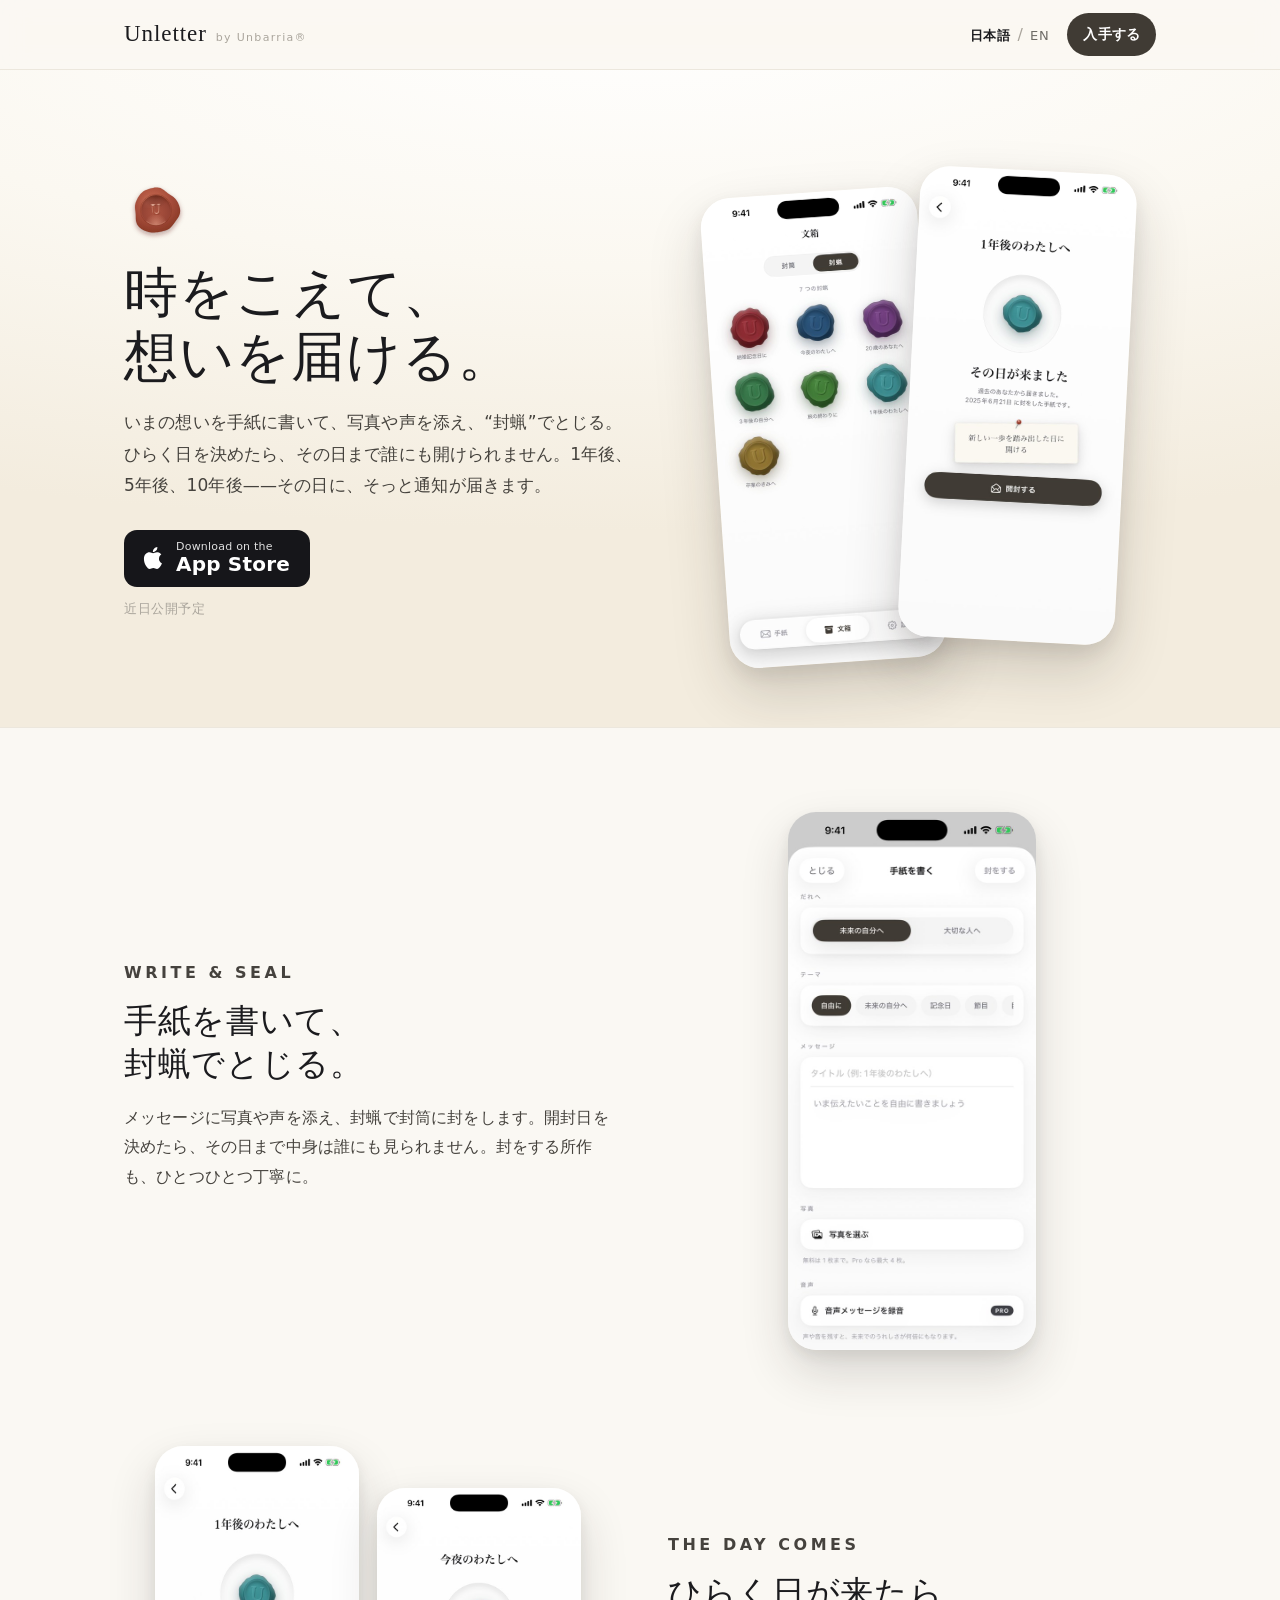
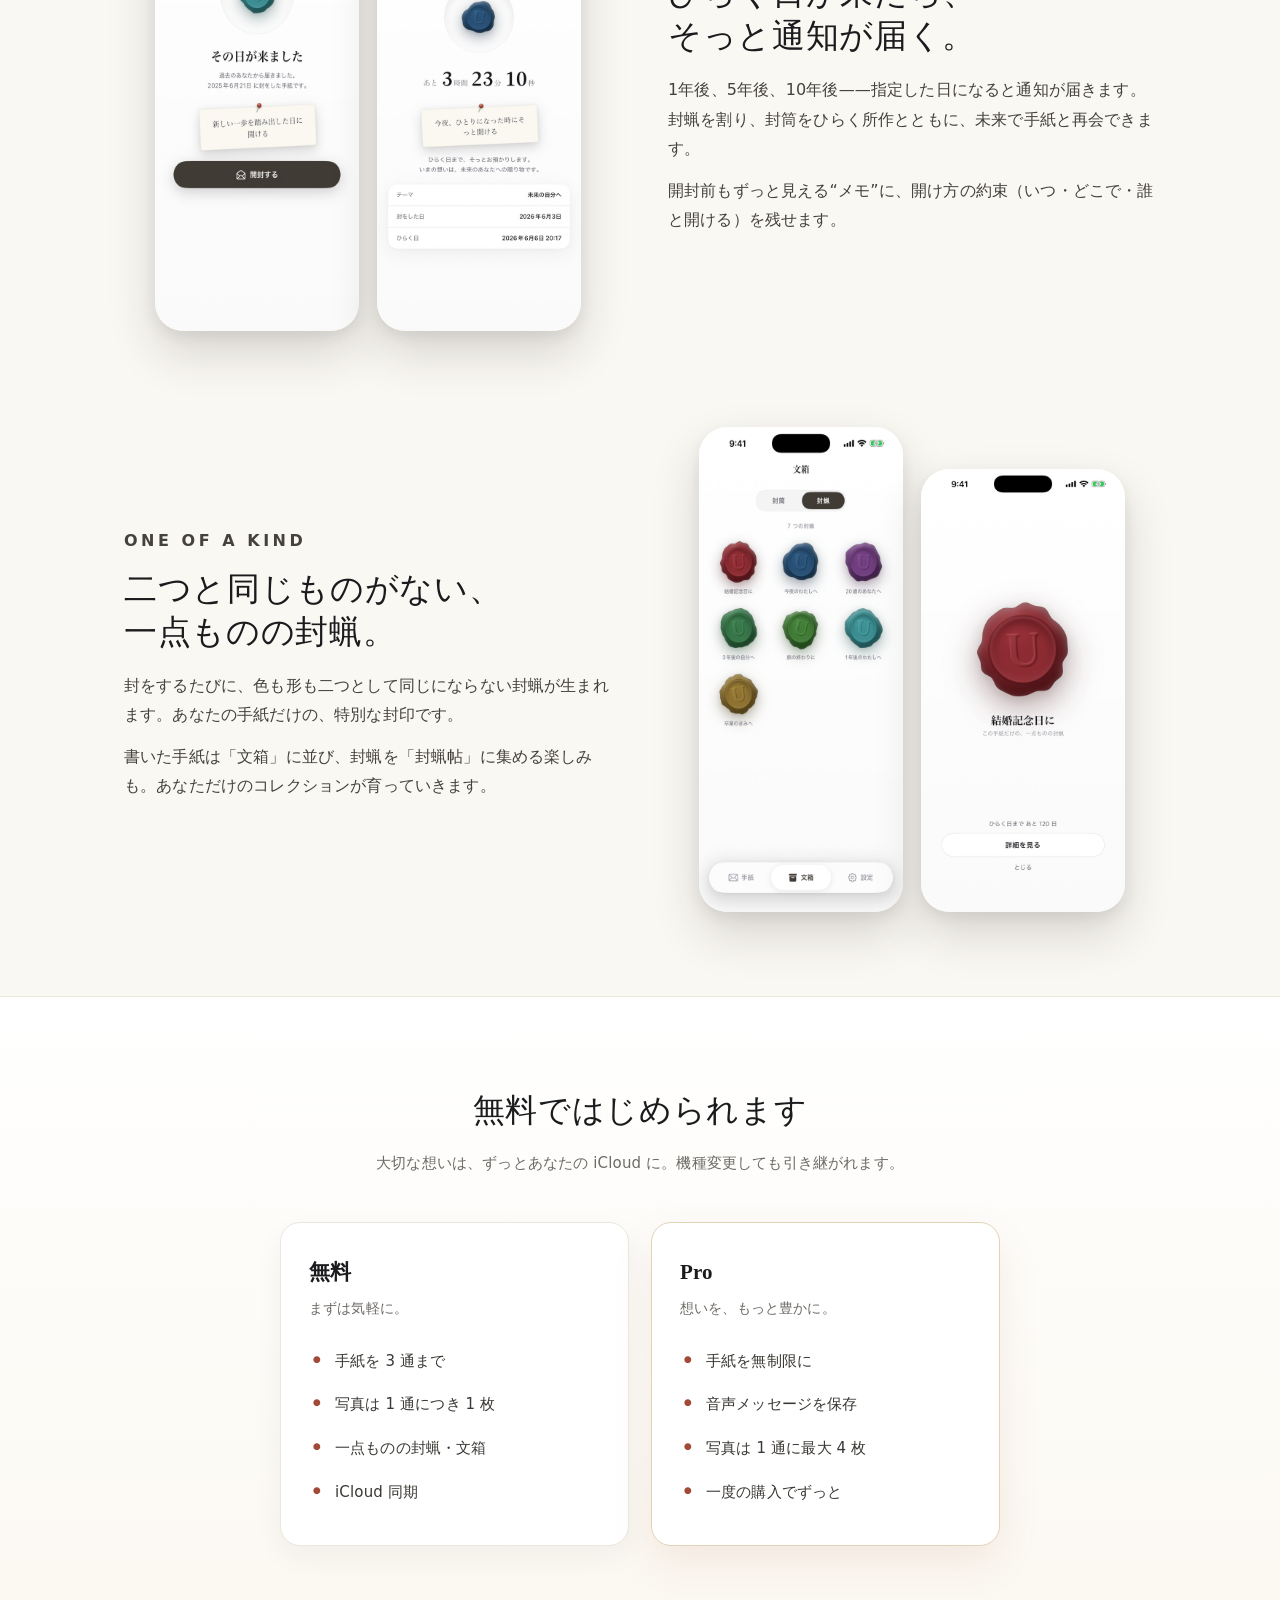
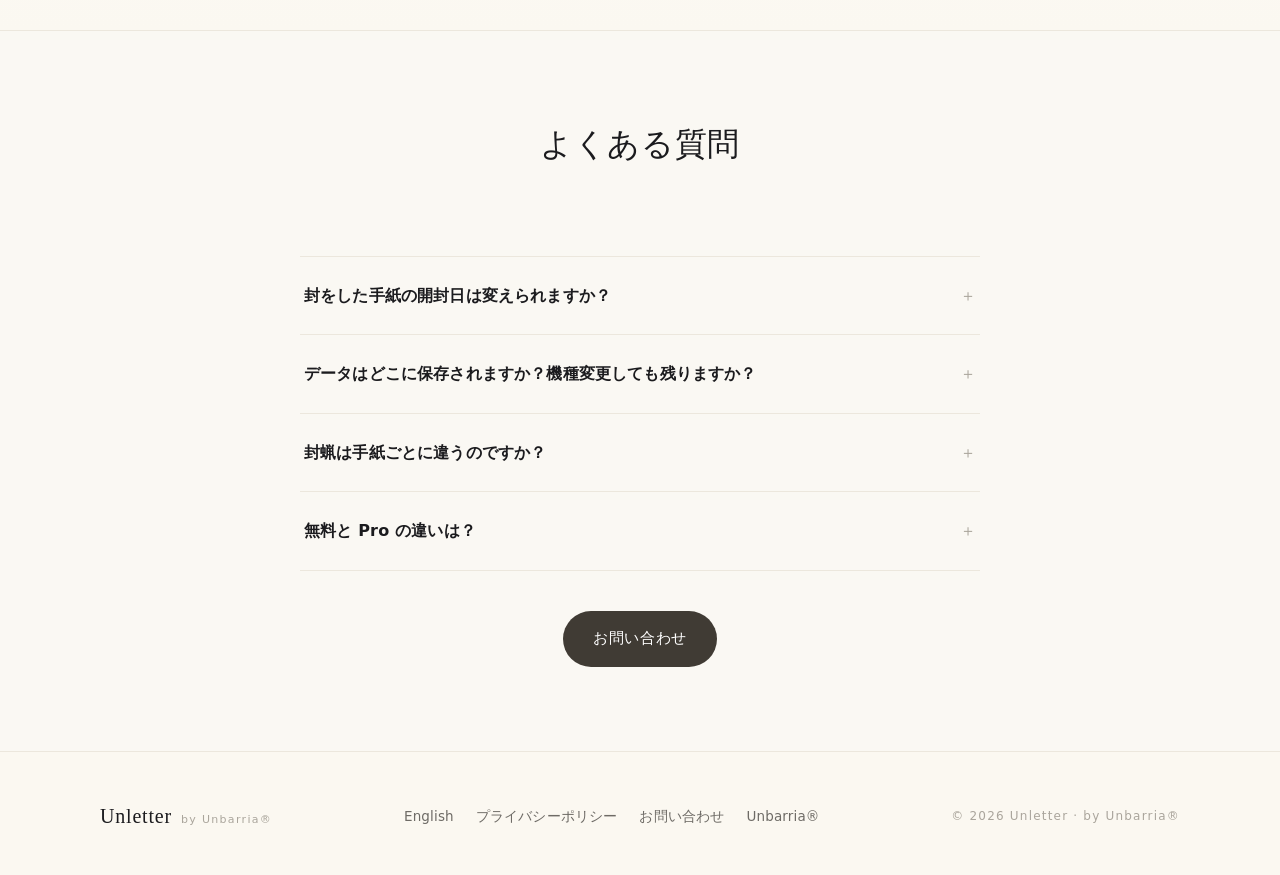
==== index.html @ 2ea932ed "LP調整：ヒーローを2枚に（重なり軽減）・画像幅を可変に・横スクロール防止 - hero-art をflexで2枚配置、重なりを浅く - 機能/ヒーロー画像を min(px,vw) で可変化、狭幅でも" ====
<!DOCTYPE html>
<html lang="ja">
<head>
<meta charset="UTF-8">
<meta name="viewport" content="width=device-width, initial-scale=1.0">
<title>Unletter — 時をこえて、想いを届ける</title>
<meta name="description" content="いまの想いを封蝋でとじて、未来へ届ける手紙アプリ。ひらく日まで誰にも開けられません。封蝋は一通ごとに一点もの。">
<link rel="stylesheet" href="styles.css">
</head>
<body>

<header class="nav">
  <div class="nav-in">
    <a class="brand" href="index.html">
      <span class="name">Unletter</span>
      <span class="by">by Unbarria®</span>
    </a>
    <div class="nav-right">
      <span class="lang"><a class="active">日本語</a><span>/</span><a href="index-en.html">EN</a></span>
      <a class="nav-cta" href="#download">入手する</a>
    </div>
  </div>
</header>

<!-- hero -->
<div class="hero">
  <div class="hero-in">
    <div>
      <img class="seal-mini" src="seal.svg" alt="Unletter の封蝋" width="64" height="64">
      <h1>時をこえて、<br>想いを届ける。</h1>
      <p class="lede">いまの想いを手紙に書いて、写真や声を添え、“封蝋”でとじる。ひらく日を決めたら、その日まで誰にも開けられません。1年後、5年後、10年後——その日に、そっと通知が届きます。</p>
      <div id="download">
        <a class="appstore" href="#" aria-label="App Store">
          <svg viewBox="0 0 24 24" aria-hidden="true"><path d="M16.365 1.43c0 1.14-.493 2.27-1.177 3.08-.744.9-1.99 1.57-2.987 1.57-.12 0-.23-.02-.3-.03-.01-.06-.04-.22-.04-.39 0-1.15.572-2.27 1.206-2.98.804-.94 2.142-1.64 3.248-1.68.03.13.05.28.05.43zm4.565 15.71c-.03.07-.463 1.58-1.518 3.12-.945 1.34-1.94 2.71-3.43 2.71-1.517 0-1.9-.88-3.63-.88-1.698 0-2.302.91-3.67.91-1.377 0-2.332-1.26-3.428-2.8-1.287-1.82-2.323-4.63-2.323-7.28 0-4.28 2.797-6.55 5.552-6.55 1.448 0 2.675.95 3.6.95.865 0 2.222-1.01 3.902-1.01.613 0 2.886.06 4.374 2.19-.13.09-2.383 1.37-2.383 4.19 0 3.26 2.854 4.42 2.955 4.45z"/></svg>
          <span class="t"><small>Download on the</small><strong>App Store</strong></span>
        </a>
        <p class="soon">近日公開予定</p>
      </div>
    </div>
    <div class="hero-art">
      <img class="p1" src="img/ja/06_bunbako_album.jpg" alt="封蝋帖">
      <img class="p2" src="img/ja/03_openable.jpg" alt="その日が来ました">
    </div>
  </div>
</div>

<!-- features -->
<div class="wrap">
  <section>
    <div class="feat">
      <div class="ftext">
        <p class="eyebrow">Write & Seal</p>
        <h2>手紙を書いて、<br>封蝋でとじる。</h2>
        <p>メッセージに写真や声を添え、封蝋で封筒に封をします。開封日を決めたら、その日まで中身は誰にも見られません。封をする所作も、ひとつひとつ丁寧に。</p>
      </div>
      <div class="fimg"><img src="img/ja/07_create.jpg" alt="手紙を書く画面"></div>
    </div>

    <div class="feat rev">
      <div class="ftext">
        <p class="eyebrow">The Day Comes</p>
        <h2>ひらく日が来たら、<br>そっと通知が届く。</h2>
        <p>1年後、5年後、10年後——指定した日になると通知が届きます。封蝋を割り、封筒をひらく所作とともに、未来で手紙と再会できます。</p>
        <p>開封前もずっと見える“メモ”に、開け方の約束（いつ・どこで・誰と開ける）を残せます。</p>
      </div>
      <div class="fimg two"><img src="img/ja/03_openable.jpg" alt="その日が来ました"><img src="img/ja/02_locked_memo.jpg" alt="ピン留めのメモ"></div>
    </div>

    <div class="feat">
      <div class="ftext">
        <p class="eyebrow">One of a Kind</p>
        <h2>二つと同じものがない、<br>一点ものの封蝋。</h2>
        <p>封をするたびに、色も形も二つとして同じにならない封蝋が生まれます。あなたの手紙だけの、特別な封印です。</p>
        <p>書いた手紙は「文箱」に並び、封蝋を「封蝋帖」に集める楽しみも。あなただけのコレクションが育っていきます。</p>
      </div>
      <div class="fimg two"><img src="img/ja/06_bunbako_album.jpg" alt="封蝋帖"><img src="img/ja/seal_closeup.jpg" alt="封蝋の拡大"></div>
    </div>
  </section>
</div>

<!-- pricing -->
<div class="band">
  <section>
    <div class="wrap">
      <h2 class="sec">無料ではじめられます</h2>
      <p class="sec-sub">大切な想いは、ずっとあなたの iCloud に。機種変更しても引き継がれます。</p>
      <div class="price-grid">
        <div class="card">
          <h3>無料</h3>
          <p class="p">まずは気軽に。</p>
          <ul>
            <li>手紙を 3 通まで</li>
            <li>写真は 1 通につき 1 枚</li>
            <li>一点ものの封蝋・文箱</li>
            <li>iCloud 同期</li>
          </ul>
        </div>
        <div class="card pro">
          <h3>Pro</h3>
          <p class="p">想いを、もっと豊かに。</p>
          <ul>
            <li>手紙を無制限に</li>
            <li>音声メッセージを保存</li>
            <li>写真は 1 通に最大 4 枚</li>
            <li>一度の購入でずっと</li>
          </ul>
        </div>
      </div>
    </div>
  </section>
</div>

<!-- faq -->
<section>
  <div class="wrap">
    <h2 class="sec">よくある質問</h2>
    <p class="sec-sub">&nbsp;</p>
    <div class="faq">
      <details><summary>封をした手紙の開封日は変えられますか？</summary><div class="a">手紙は封をしたあと、開封日まで中身を見られない設計です。封をする前であれば自由に書き直せます。</div></details>
      <details><summary>データはどこに保存されますか？機種変更しても残りますか？</summary><div class="a">手紙はお使いの端末と、あなたの iCloud（プライベート）に保存され、同じ Apple ID の端末間で自動的に同期されます。機種変更や再インストールをしても、未来へ宛てた手紙はそのまま受け継がれます。データがあなたのアカウントの外に送信・共有されることはありません。</div></details>
      <details><summary>封蝋は手紙ごとに違うのですか？</summary><div class="a">はい。封をするたびに、色も形も二つとして同じにならない封蝋が生まれます。</div></details>
      <details><summary>無料と Pro の違いは？</summary><div class="a">無料プランは手紙を 3 通まで、写真は 1 通につき 1 枚まで作れます。Pro にすると、手紙が無制限になり、音声メッセージの保存、写真を 1 通に最大 4 枚まで添付できます。一度の購入でずっとお使いいただけます。</div></details>
    </div>
    <div class="center" style="margin-top:40px;">
      <a class="btn" href="mailto:unletter@unbarria.com">お問い合わせ</a>
    </div>
  </div>
</section>

<footer>
  <div class="foot-in">
    <div class="brand"><span class="name serif" style="font-size:20px;">Unletter</span><span class="by">by Unbarria®</span></div>
    <div class="foot-links">
      <a href="index-en.html">English</a>
      <a href="privacy.html">プライバシーポリシー</a>
      <a href="mailto:unletter@unbarria.com">お問い合わせ</a>
      <a href="https://unbarria.com">Unbarria®</a>
    </div>
    <div class="copy">© 2026 Unletter · by Unbarria®</div>
  </div>
</footer>

</body>
</html>
---- styles.css ----
:root{
  --paper:#FBF8F1; --bg:#FAF8F3; --bg2:#F3ECDE;
  --ink:#1B1B1E; --inkSoft:#6E6B66; --inkFaint:#AAA59C;
  --wax:#A24A38; --charcoal:#403B34; --line:#ECE7DD; --snow:#fff;
  --serif: ui-serif, "Hiragino Mincho ProN", "Yu Mincho", Georgia, "Times New Roman", serif;
  --sans: -apple-system, system-ui, "Hiragino Sans", "Helvetica Neue", sans-serif;
}
*{box-sizing:border-box;}
html{-webkit-font-smoothing:antialiased; text-rendering:optimizeLegibility; scroll-behavior:smooth;}
html, body{overflow-x:hidden;}
body{
  margin:0; color:var(--ink); background:var(--bg);
  font-family:var(--sans); font-size:16px; line-height:1.85; letter-spacing:.01em;
}
img{max-width:100%; display:block;}
a{color:inherit; text-decoration:none;}
.serif{font-family:var(--serif);}
.wrap{max-width:1080px; margin:0 auto; padding:0 24px;}

/* ---------- header ---------- */
header.nav{
  position:sticky; top:0; z-index:50;
  background:rgba(250,248,243,.82); backdrop-filter:saturate(180%) blur(14px);
  border-bottom:1px solid var(--line);
}
.nav-in{max-width:1080px; margin:0 auto; padding:13px 24px; display:flex; align-items:center; justify-content:space-between;}
.brand{display:flex; align-items:baseline; gap:9px;}
.brand .name{font-family:var(--serif); font-weight:500; font-size:23px; letter-spacing:.04em; color:var(--ink);}
.brand .by{font-size:11px; letter-spacing:.12em; color:var(--inkFaint);}
.nav-right{display:flex; align-items:center; gap:18px;}
.lang a{font-size:13px; letter-spacing:.05em; color:var(--inkSoft);}
.lang a.active{color:var(--ink); font-weight:600;}
.lang span{color:var(--inkFaint); margin:0 7px;}
.nav-cta{font-size:13.5px; font-weight:600; color:#fff; background:var(--charcoal); padding:9px 16px; border-radius:999px;}

/* ---------- App Store badge ---------- */
.appstore{display:inline-flex; align-items:center; gap:11px; background:#16161a; color:#fff;
  padding:11px 20px 11px 17px; border-radius:13px;}
.appstore svg{width:24px; height:24px; fill:#fff;}
.appstore .t small{display:block; font-size:11px; line-height:1.1; opacity:.86; letter-spacing:.02em;}
.appstore .t strong{display:block; font-size:20px; line-height:1.15; font-weight:600; letter-spacing:.01em;}
.soon{font-size:12.5px; color:var(--inkFaint); margin-top:10px; letter-spacing:.04em;}

/* ---------- hero ---------- */
.hero{background:radial-gradient(130% 80% at 50% -10%, #FFFFFF 0%, var(--paper) 50%, var(--bg2) 100%);
  border-bottom:1px solid var(--line); overflow:hidden;}
.hero-in{max-width:1080px; margin:0 auto; padding:78px 24px 64px; display:grid; grid-template-columns:1.05fr .95fr; gap:40px; align-items:center;}
.hero h1{font-family:var(--serif); font-weight:500; font-size:54px; line-height:1.18; letter-spacing:.02em; margin:0 0 18px;}
.hero .lede{font-size:17px; color:#45423d; margin:0 0 28px; max-width:30em;}
.hero .seal-mini{width:64px; height:64px; margin-bottom:20px;}
.hero-art{display:flex; justify-content:center; align-items:center; min-height:470px;}
.hero-art img{width:min(244px,46%); border-radius:30px; box-shadow:0 26px 56px rgba(40,34,28,.18), 0 8px 18px rgba(40,34,28,.09);}
.hero-art .p1{transform:rotate(-4deg); margin:44px -22px 0 0; z-index:1;}
.hero-art .p2{transform:rotate(3deg); z-index:2;}

/* ---------- features ---------- */
section{padding:84px 0;}
.eyebrow{font-size:12px; letter-spacing:.22em; text-transform:uppercase; color:var(--wax); font-weight:700; margin:0 0 12px;}
.feat{display:grid; grid-template-columns:1fr 1fr; gap:56px; align-items:center;}
.feat + .feat{margin-top:96px;}
.feat.rev .ftext{order:2;}
.feat h2{font-family:var(--serif); font-weight:500; font-size:33px; line-height:1.32; margin:0 0 16px; letter-spacing:.02em;}
.feat p{font-size:16px; color:#45423d; margin:0 0 12px;}
.fimg{display:flex; justify-content:center; gap:18px; flex-wrap:wrap;}
.fimg img{width:min(248px,74vw); border-radius:28px; box-shadow:0 22px 48px rgba(40,34,28,.16), 0 6px 14px rgba(40,34,28,.08);}
.fimg.two img{width:min(204px,42vw);}
.fimg.two img:last-child{margin-top:42px;}

.band{background:linear-gradient(180deg,#fff,var(--paper)); border-top:1px solid var(--line); border-bottom:1px solid var(--line);}

/* ---------- pricing ---------- */
.price-grid{display:grid; grid-template-columns:1fr 1fr; gap:22px; max-width:720px; margin:0 auto;}
.card{background:var(--snow); border:1px solid var(--line); border-radius:20px; padding:30px 28px; box-shadow:0 10px 28px rgba(40,34,28,.05);}
.card.pro{border-color:#e3d3b6; box-shadow:0 16px 40px rgba(162,74,56,.10);}
.card h3{font-family:var(--serif); font-size:21px; margin:0 0 4px;}
.card .p{font-size:14px; color:var(--inkSoft); margin:0 0 18px;}
.card ul{list-style:none; padding:0; margin:0;}
.card li{font-size:15px; padding:8px 0 8px 26px; position:relative; color:#3a3833;}
.card li::before{content:"●"; color:var(--wax); font-size:9px; position:absolute; left:4px; top:11px;}

/* ---------- faq / contact ---------- */
.center{text-align:center;}
h2.sec{font-family:var(--serif); font-weight:500; font-size:32px; letter-spacing:.02em; margin:0 0 10px; text-align:center;}
.sec-sub{text-align:center; color:var(--inkSoft); font-size:15px; margin:0 0 44px;}
.faq{max-width:680px; margin:0 auto;}
.faq details{border-top:1px solid var(--line); padding:6px 0;}
.faq details:last-child{border-bottom:1px solid var(--line);}
.faq summary{cursor:pointer; list-style:none; padding:18px 4px; font-weight:600; font-size:16px; display:flex; justify-content:space-between; align-items:center;}
.faq summary::-webkit-details-marker{display:none;}
.faq summary::after{content:"＋"; color:var(--inkFaint); font-weight:400;}
.faq details[open] summary::after{content:"－";}
.faq .a{padding:0 4px 18px; color:var(--inkSoft); font-size:14.5px;}
.btn{display:inline-block; background:var(--charcoal); color:#fff; border-radius:999px; padding:14px 30px; font-size:15px; letter-spacing:.04em;}

/* ---------- footer ---------- */
footer{background:var(--paper); border-top:1px solid var(--line); padding:46px 24px 40px;}
.foot-in{max-width:1080px; margin:0 auto; display:flex; flex-wrap:wrap; justify-content:space-between; gap:18px; align-items:center;}
.foot-links{display:flex; gap:22px; flex-wrap:wrap;}
.foot-links a{font-size:13.5px; color:var(--inkSoft);}
.foot-links a:hover{color:var(--wax);}
.copy{font-size:12px; letter-spacing:.1em; color:var(--inkFaint);}

/* ---------- responsive ---------- */
@media (max-width:860px){
  .hero-in{grid-template-columns:1fr; gap:8px; padding:54px 24px 40px; text-align:center;}
  .hero h1{font-size:40px;}
  .hero .lede{margin-left:auto; margin-right:auto;}
  .hero .seal-mini{margin-left:auto; margin-right:auto;}
  .hero-art{min-height:0; margin-top:30px;}
  .feat, .feat.rev .ftext{grid-template-columns:1fr; order:0;}
  .feat{gap:28px;}
  .feat .ftext{text-align:center;}
  .feat .fimg{order:2;}
  .price-grid{grid-template-columns:1fr;}
  .nav-cta{display:none;}
  section{padding:60px 0;}
}
@media (max-width:480px){
  .hero h1{font-size:34px;}
  .hero-art img{width:min(232px,48%);}
}
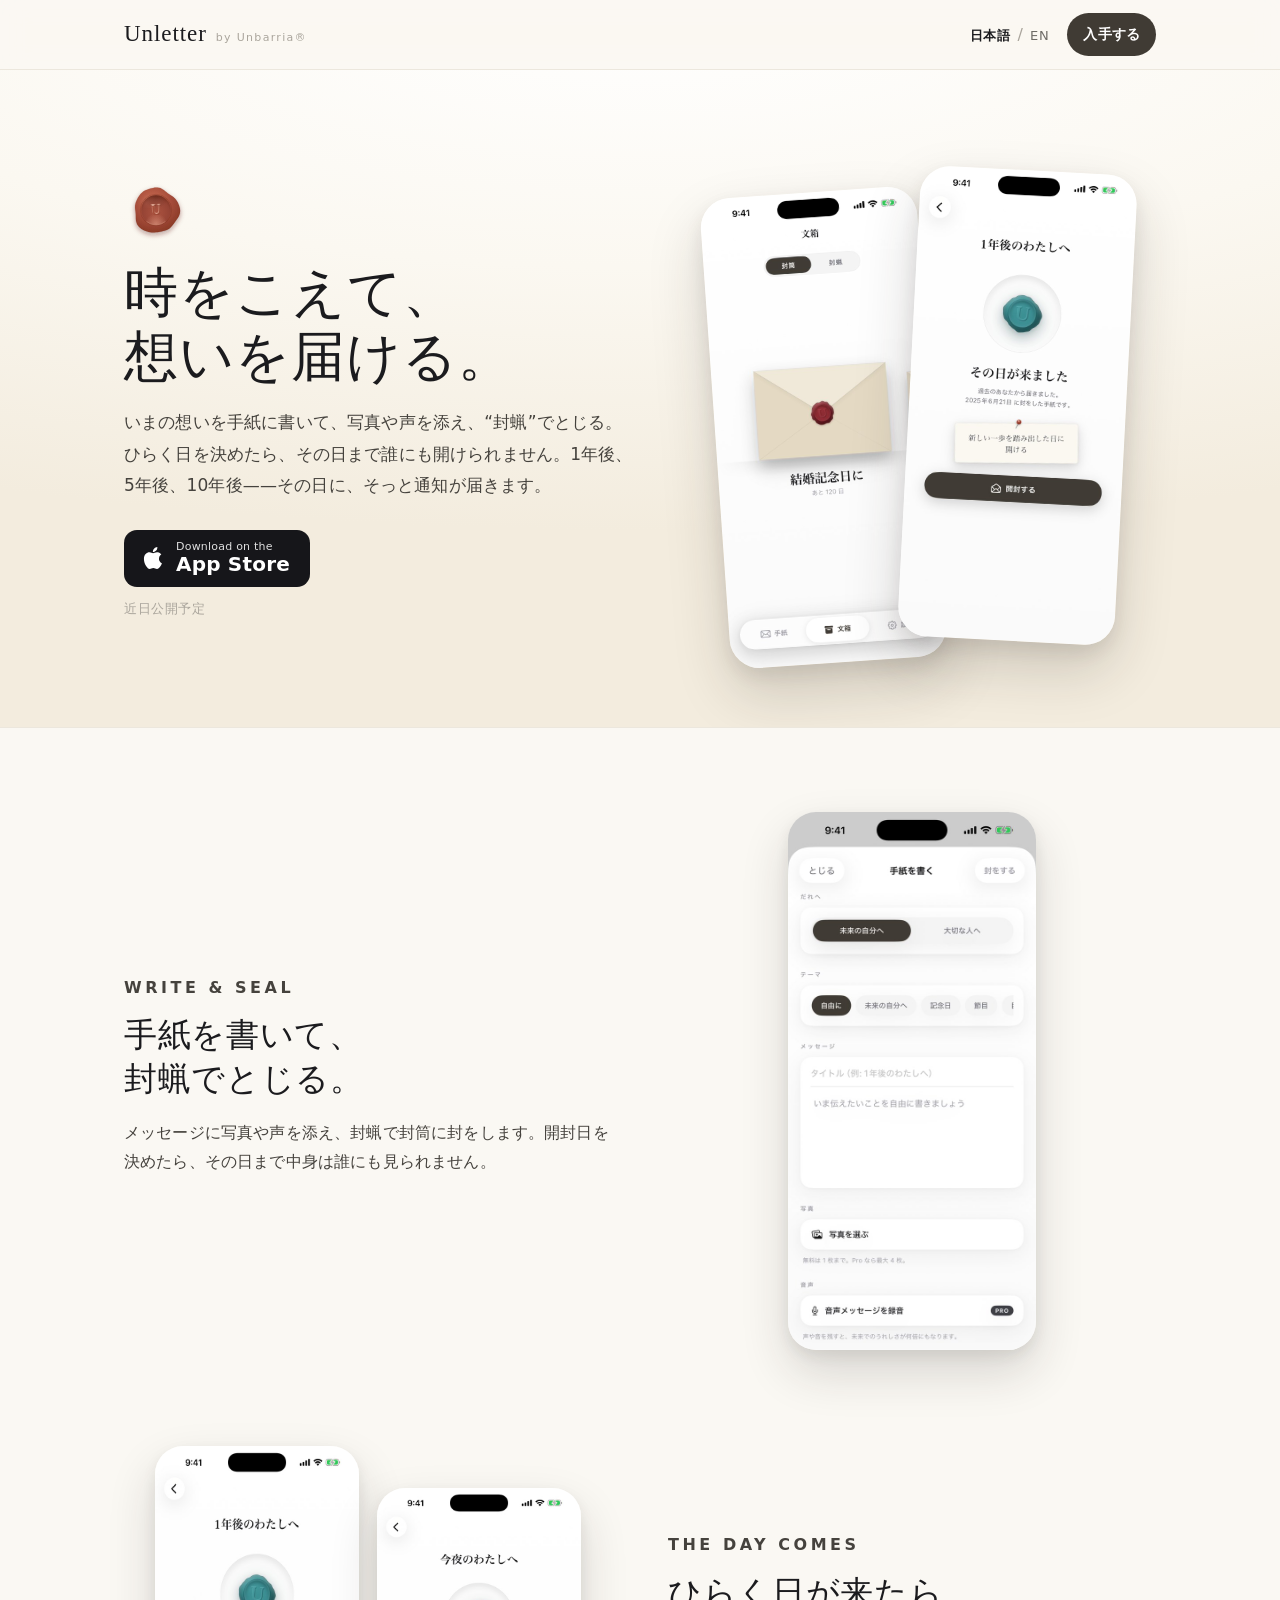
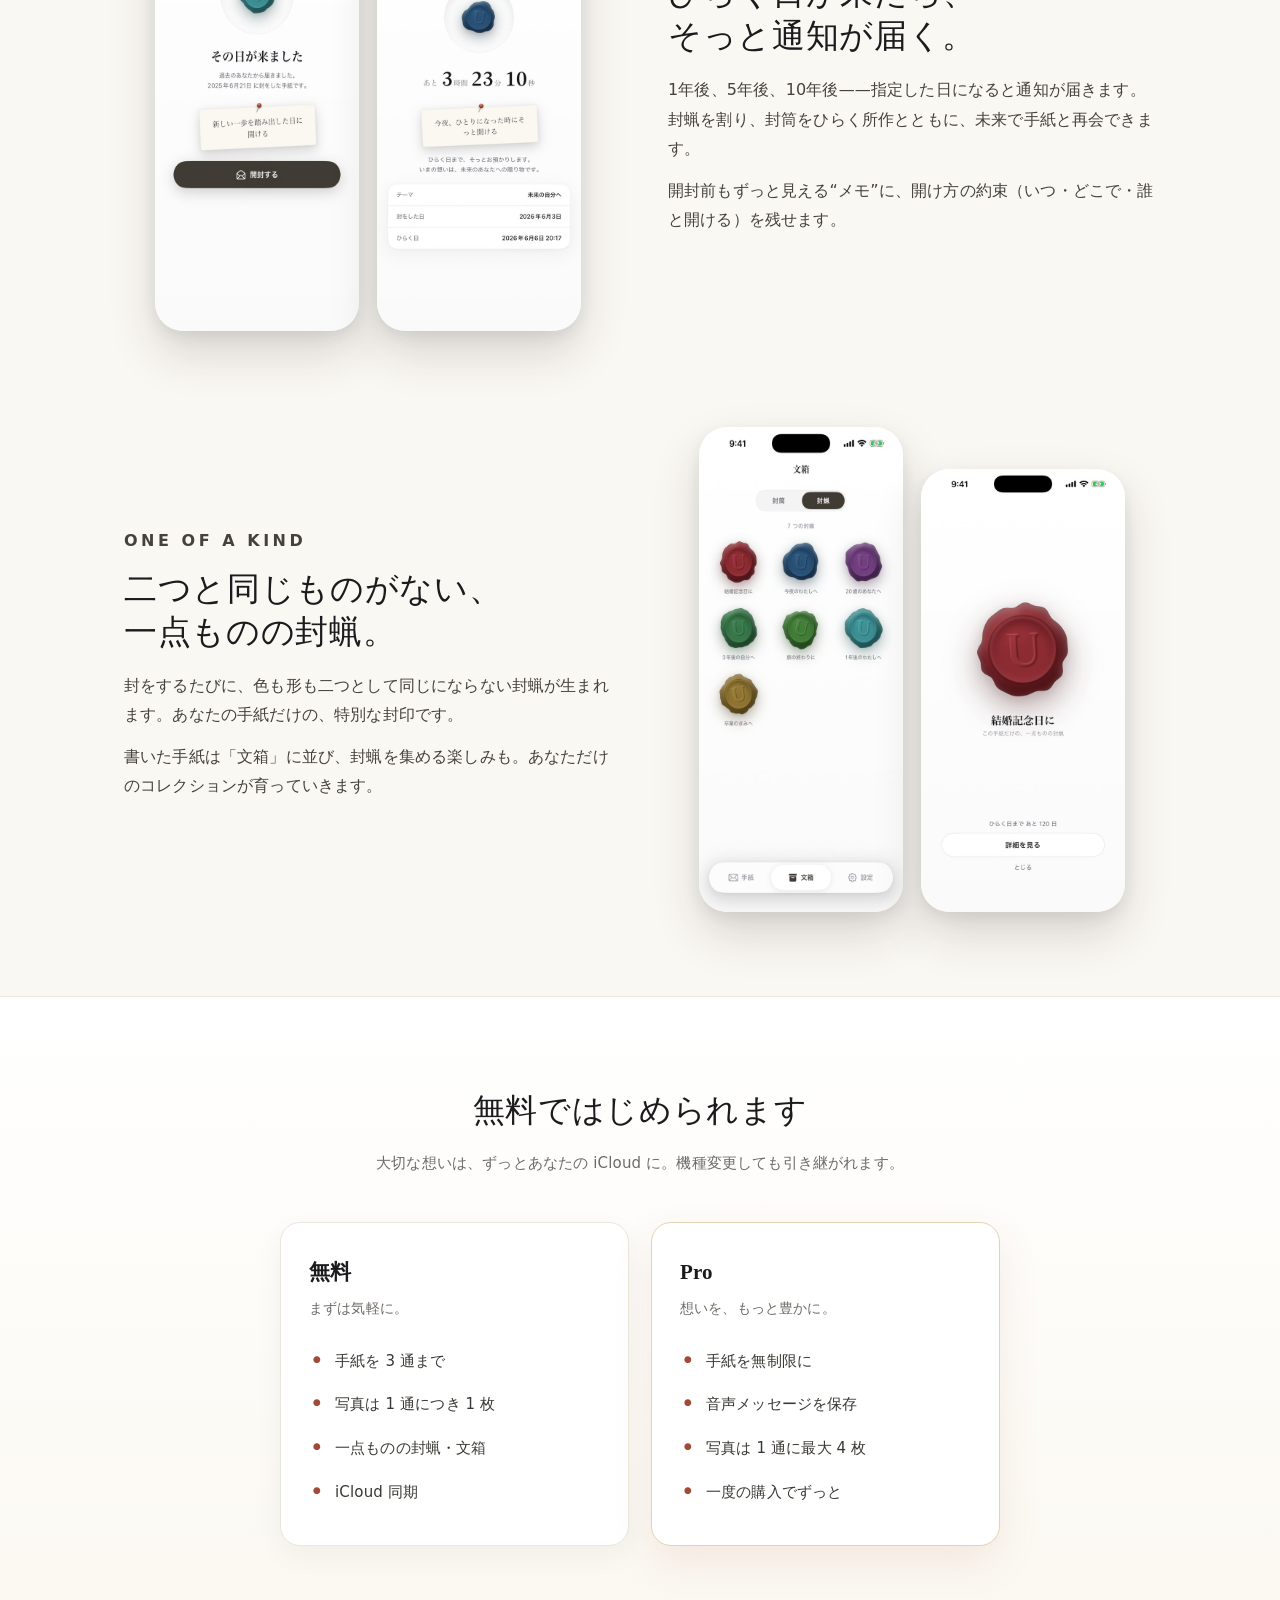
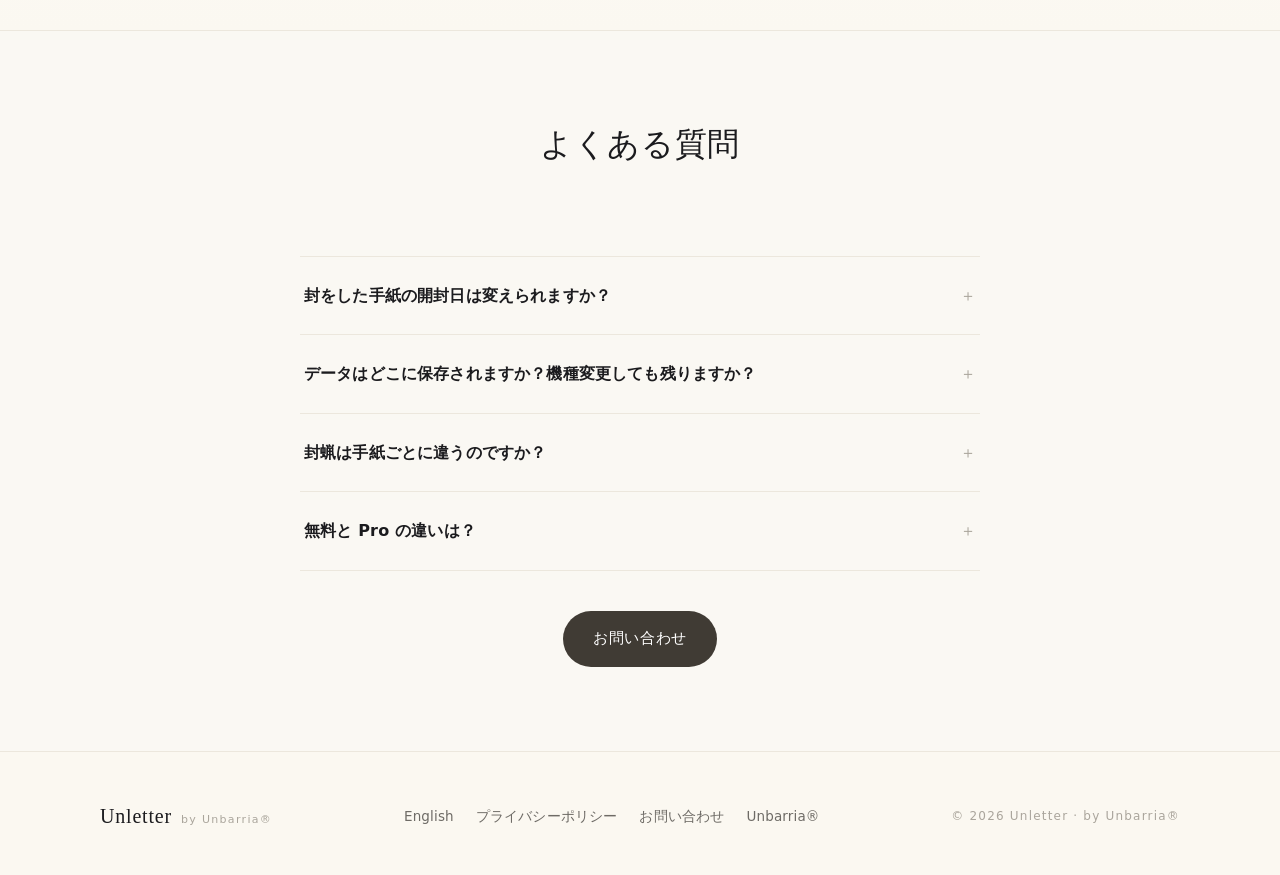
==== commit 808e5f7e: "LP文言調整＋ヒーローを封筒コレクション画面に差し替え - 「封をする所作も、ひとつひとつ丁寧に」を削除（期待過剰を回避） - 「封蝋を『封蝋帖』に集める楽しみも」→「封蝋を集める楽しみも」 - ヒー" ====
--- a/index.html
+++ b/index.html
@@ -38,7 +38,7 @@
       </div>
     </div>
     <div class="hero-art">
-      <img class="p1" src="img/ja/06_bunbako_album.jpg" alt="封蝋帖">
+      <img class="p1" src="img/ja/05_bunbako_shelf.jpg" alt="封筒コレクション">
       <img class="p2" src="img/ja/03_openable.jpg" alt="その日が来ました">
     </div>
   </div>
@@ -51,7 +51,7 @@
       <div class="ftext">
         <p class="eyebrow">Write & Seal</p>
         <h2>手紙を書いて、<br>封蝋でとじる。</h2>
-        <p>メッセージに写真や声を添え、封蝋で封筒に封をします。開封日を決めたら、その日まで中身は誰にも見られません。封をする所作も、ひとつひとつ丁寧に。</p>
+        <p>メッセージに写真や声を添え、封蝋で封筒に封をします。開封日を決めたら、その日まで中身は誰にも見られません。</p>
       </div>
       <div class="fimg"><img src="img/ja/07_create.jpg" alt="手紙を書く画面"></div>
     </div>
@@ -71,7 +71,7 @@
         <p class="eyebrow">One of a Kind</p>
         <h2>二つと同じものがない、<br>一点ものの封蝋。</h2>
         <p>封をするたびに、色も形も二つとして同じにならない封蝋が生まれます。あなたの手紙だけの、特別な封印です。</p>
-        <p>書いた手紙は「文箱」に並び、封蝋を「封蝋帖」に集める楽しみも。あなただけのコレクションが育っていきます。</p>
+        <p>書いた手紙は「文箱」に並び、封蝋を集める楽しみも。あなただけのコレクションが育っていきます。</p>
       </div>
       <div class="fimg two"><img src="img/ja/06_bunbako_album.jpg" alt="封蝋帖"><img src="img/ja/seal_closeup.jpg" alt="封蝋の拡大"></div>
     </div>
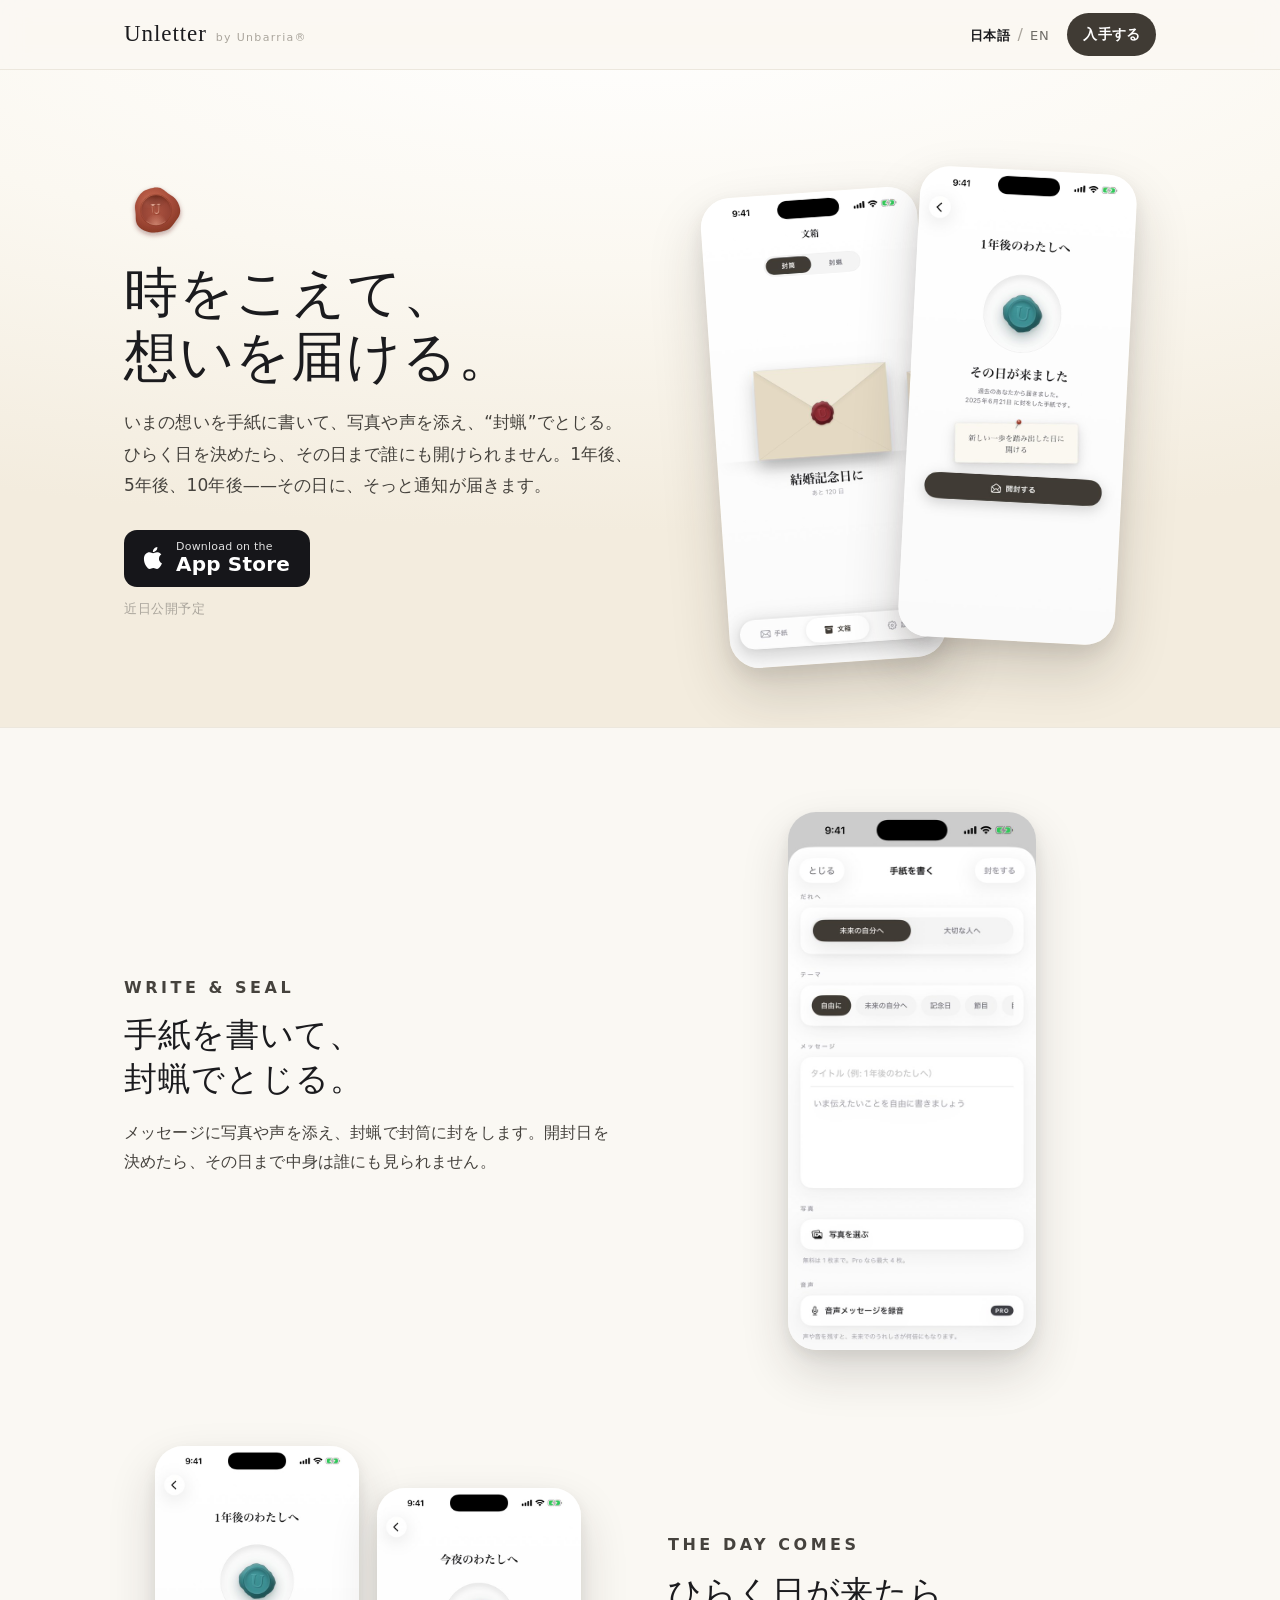
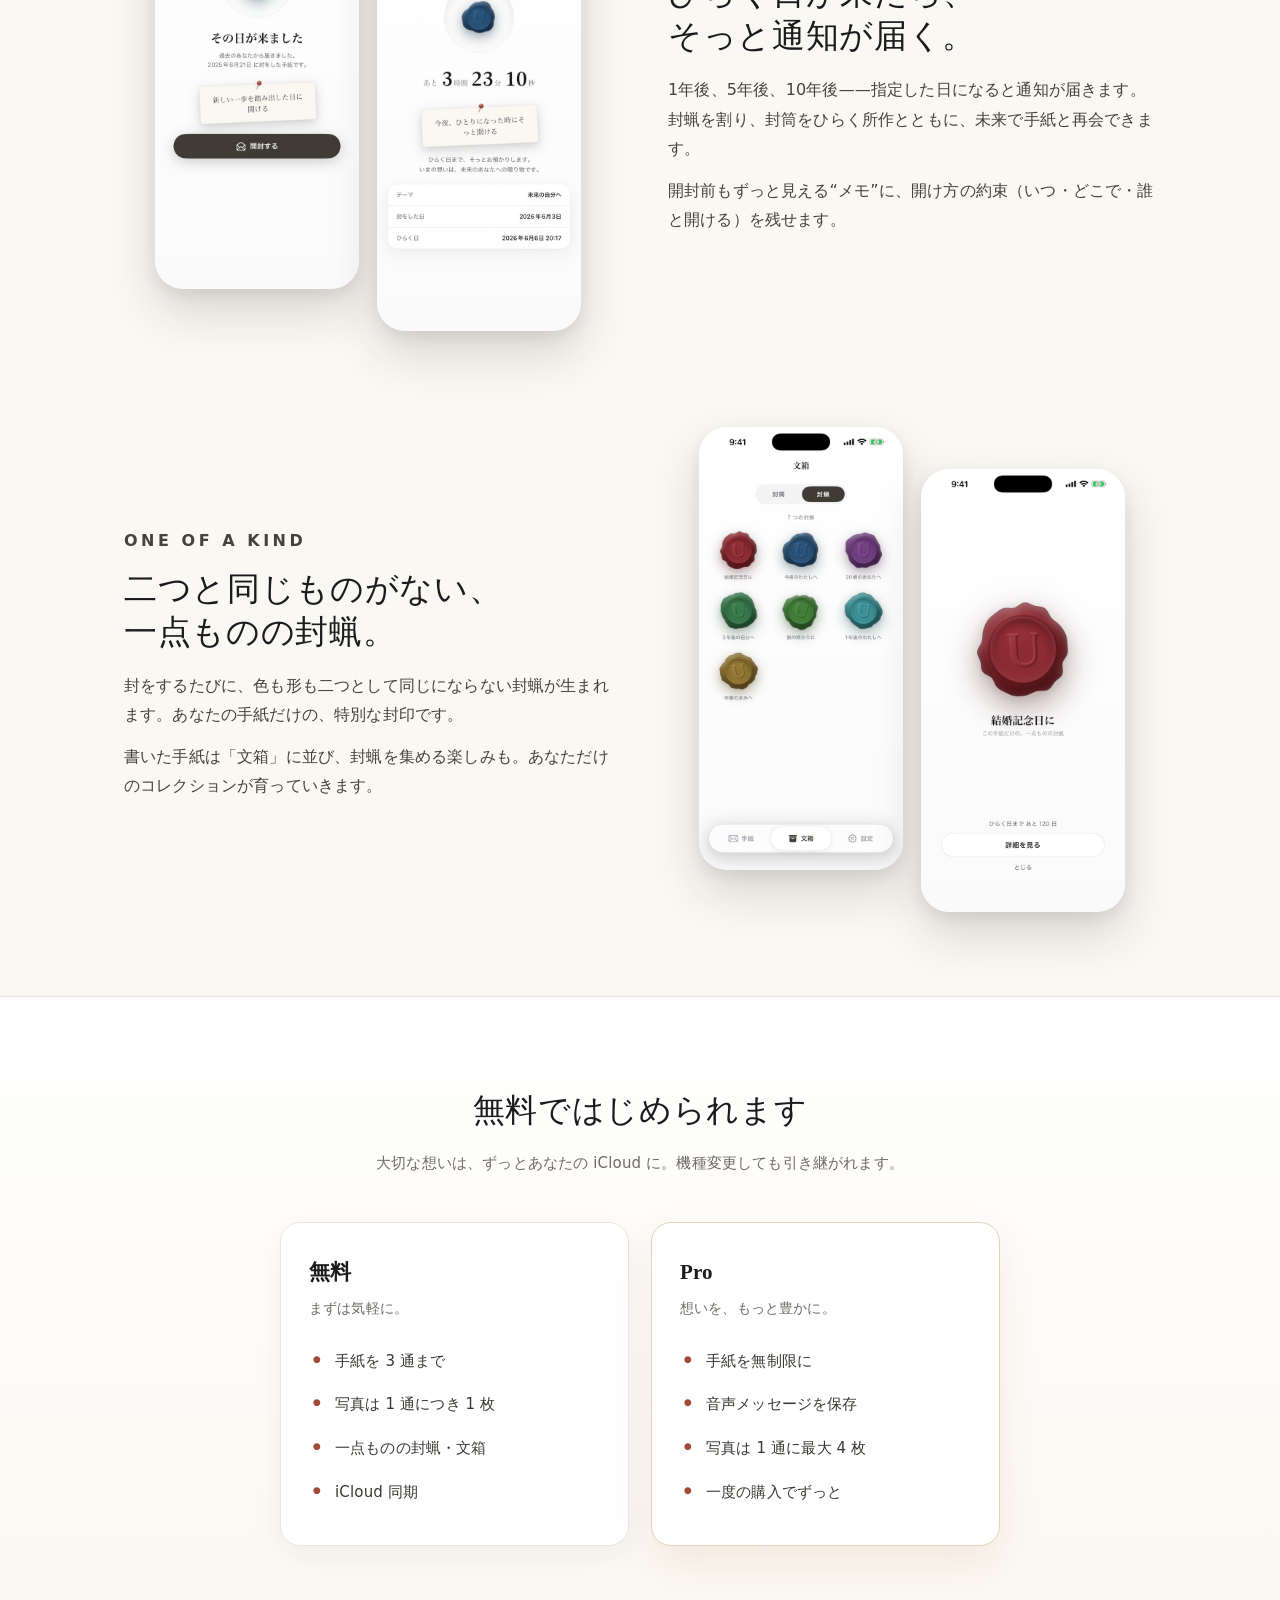
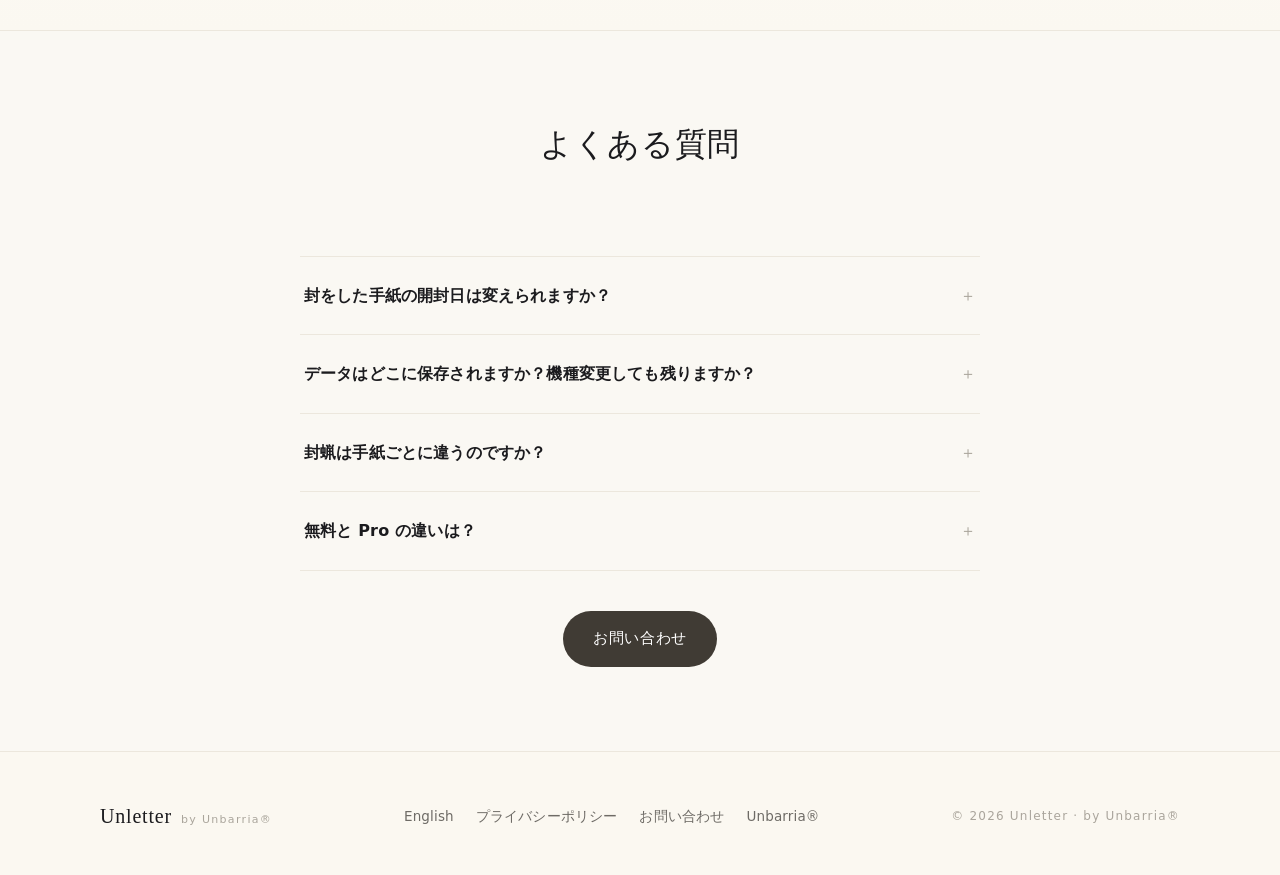
==== commit 0d6b9040: "SEO対策：OG/Twitterカード・canonical/hreflang・構造化データ・favicon・sitemap/robots - SNSシェア用OGカード(og.jpg 1200x630)" ====
--- a/index.html
+++ b/index.html
@@ -5,6 +5,32 @@
 <meta name="viewport" content="width=device-width, initial-scale=1.0">
 <title>Unletter — 時をこえて、想いを届ける</title>
 <meta name="description" content="いまの想いを封蝋でとじて、未来へ届ける手紙アプリ。ひらく日まで誰にも開けられません。封蝋は一通ごとに一点もの。">
+<meta name="theme-color" content="#FBF8F1">
+<link rel="canonical" href="https://unletter.unbarria.com/">
+<link rel="alternate" hreflang="ja" href="https://unletter.unbarria.com/">
+<link rel="alternate" hreflang="en" href="https://unletter.unbarria.com/index-en.html">
+<link rel="alternate" hreflang="x-default" href="https://unletter.unbarria.com/">
+<link rel="icon" href="seal.svg" type="image/svg+xml">
+<link rel="icon" href="favicon-32.png" sizes="32x32">
+<link rel="apple-touch-icon" href="apple-touch-icon.png">
+<!-- Open Graph / SNSカード -->
+<meta property="og:type" content="website">
+<meta property="og:site_name" content="Unletter">
+<meta property="og:title" content="Unletter — 時をこえて、想いを届ける">
+<meta property="og:description" content="いまの想いを封蝋でとじて、未来へ届ける手紙アプリ。ひらく日まで誰にも開けられません。封蝋は一通ごとに一点もの。">
+<meta property="og:url" content="https://unletter.unbarria.com/">
+<meta property="og:image" content="https://unletter.unbarria.com/og.jpg">
+<meta property="og:image:width" content="1200">
+<meta property="og:image:height" content="630">
+<meta property="og:locale" content="ja_JP">
+<meta property="og:locale:alternate" content="en_US">
+<meta name="twitter:card" content="summary_large_image">
+<meta name="twitter:title" content="Unletter — 時をこえて、想いを届ける">
+<meta name="twitter:description" content="封蝋でとじる、未来への手紙。ひらく日まで誰にも開けられません。">
+<meta name="twitter:image" content="https://unletter.unbarria.com/og.jpg">
+<script type="application/ld+json">
+{"@context":"https://schema.org","@type":"MobileApplication","name":"Unletter","operatingSystem":"iOS","applicationCategory":"LifestyleApplication","description":"いまの想いを封蝋でとじて、未来へ届ける手紙アプリ。","inLanguage":["ja","en"],"offers":{"@type":"Offer","price":"0","priceCurrency":"JPY"},"url":"https://unletter.unbarria.com/","publisher":{"@type":"Organization","name":"Unbarria","url":"https://unbarria.com"}}
+</script>
 <link rel="stylesheet" href="styles.css">
 </head>
 <body>
--- a/styles.css
+++ b/styles.css
@@ -61,7 +61,7 @@
 .feat.rev .ftext{order:2;}
 .feat h2{font-family:var(--serif); font-weight:500; font-size:33px; line-height:1.32; margin:0 0 16px; letter-spacing:.02em;}
 .feat p{font-size:16px; color:#45423d; margin:0 0 12px;}
-.fimg{display:flex; justify-content:center; gap:18px; flex-wrap:wrap;}
+.fimg{display:flex; justify-content:center; align-items:flex-start; gap:18px; flex-wrap:wrap;}
 .fimg img{width:min(248px,74vw); border-radius:28px; box-shadow:0 22px 48px rgba(40,34,28,.16), 0 6px 14px rgba(40,34,28,.08);}
 .fimg.two img{width:min(204px,42vw);}
 .fimg.two img:last-child{margin-top:42px;}
@@ -104,6 +104,8 @@
 @media (max-width:860px){
   .hero-in{grid-template-columns:1fr; gap:8px; padding:54px 24px 40px; text-align:center;}
   .hero h1{font-size:40px;}
+  /* 日本語は行末の句読点（、。）の右余白で中央寄せが左にズレて見えるので右へ補正 */
+  html[lang="ja"] .hero h1{padding-left:.5em;}
   .hero .lede{margin-left:auto; margin-right:auto;}
   .hero .seal-mini{margin-left:auto; margin-right:auto;}
   .hero-art{min-height:0; margin-top:30px;}
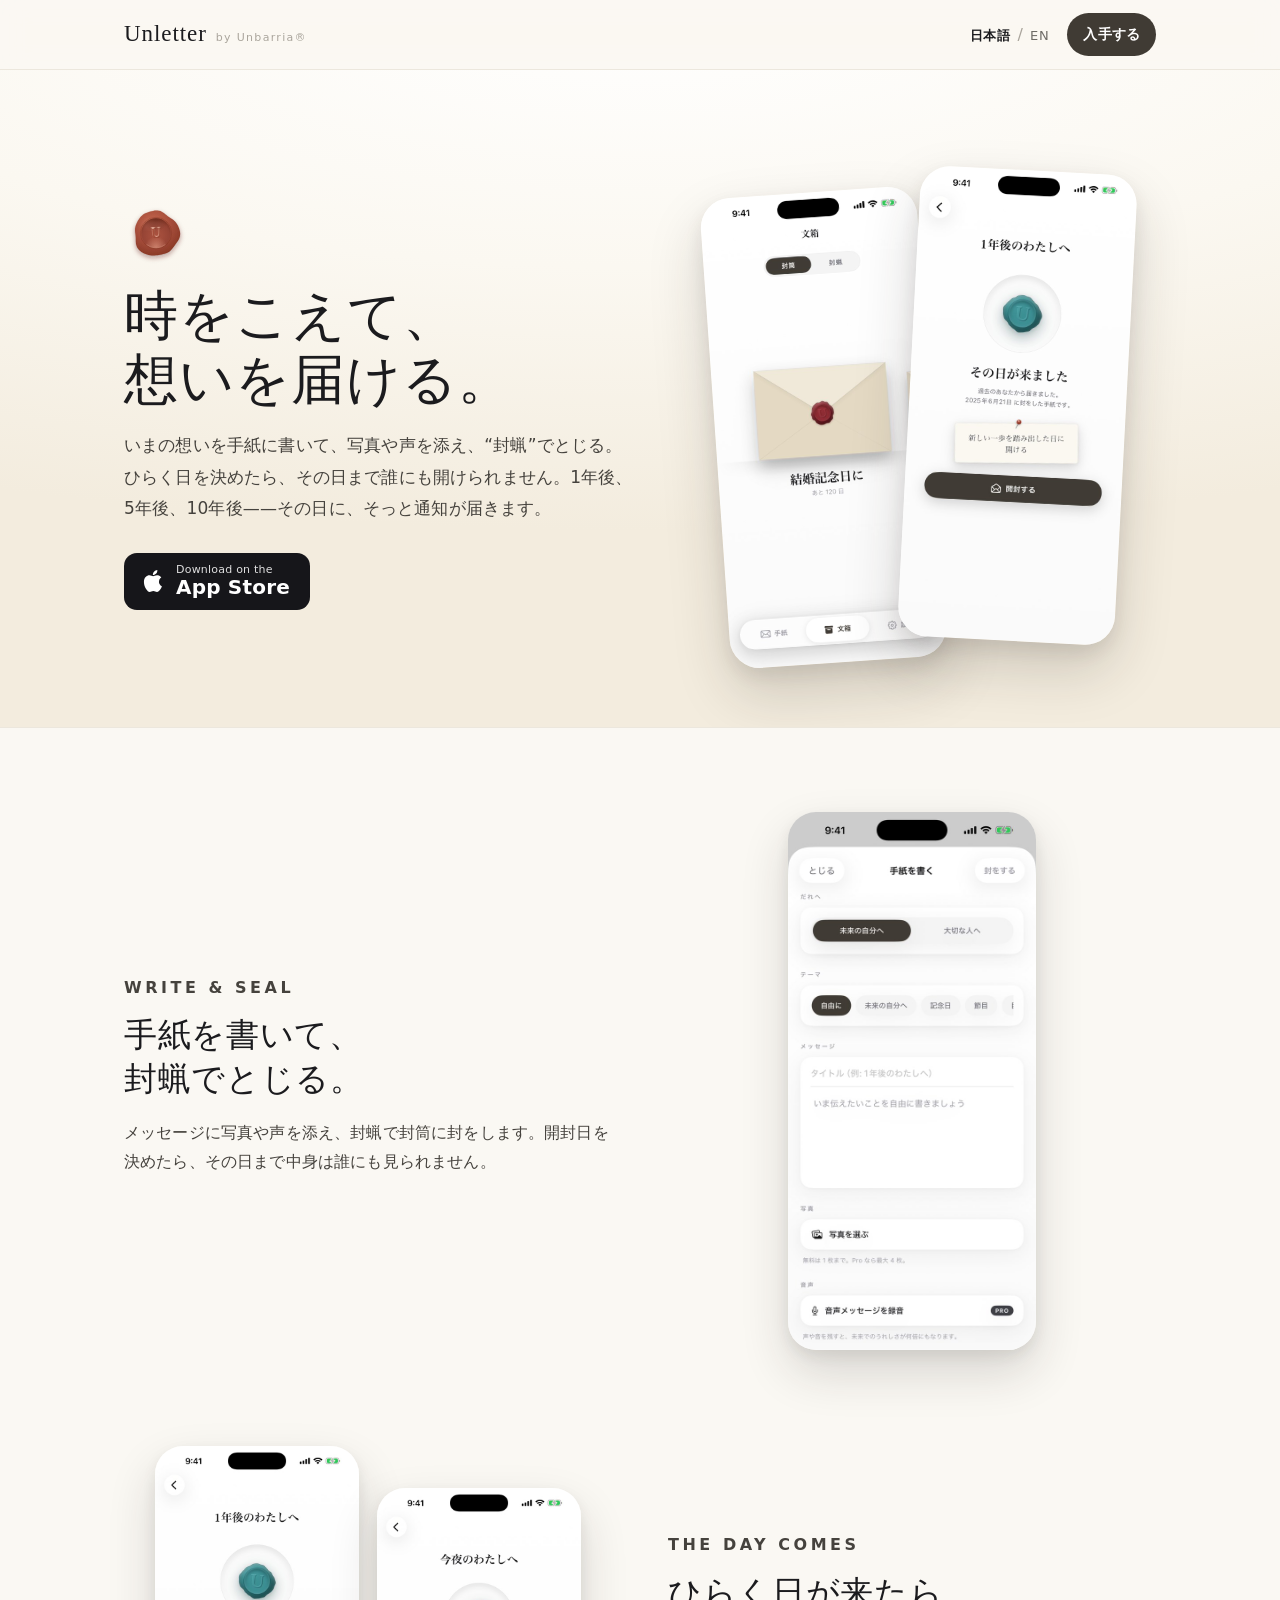
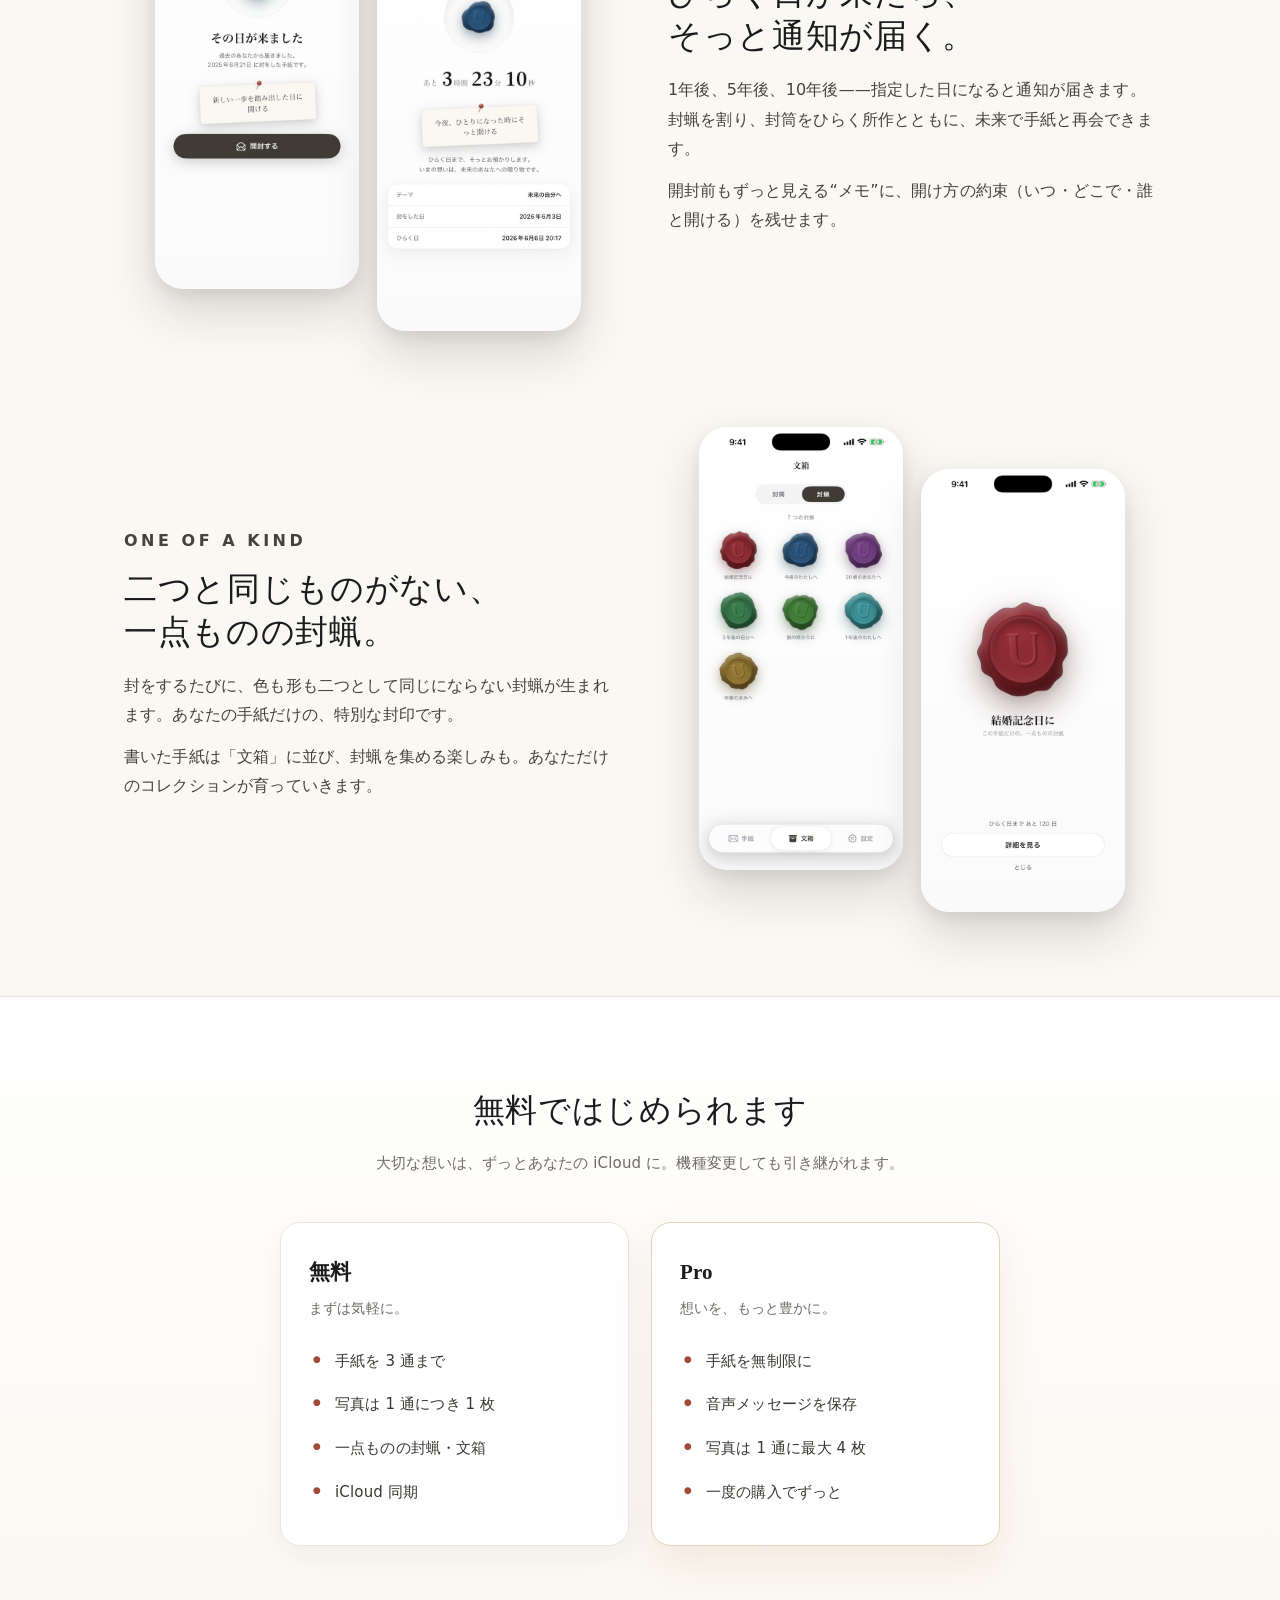
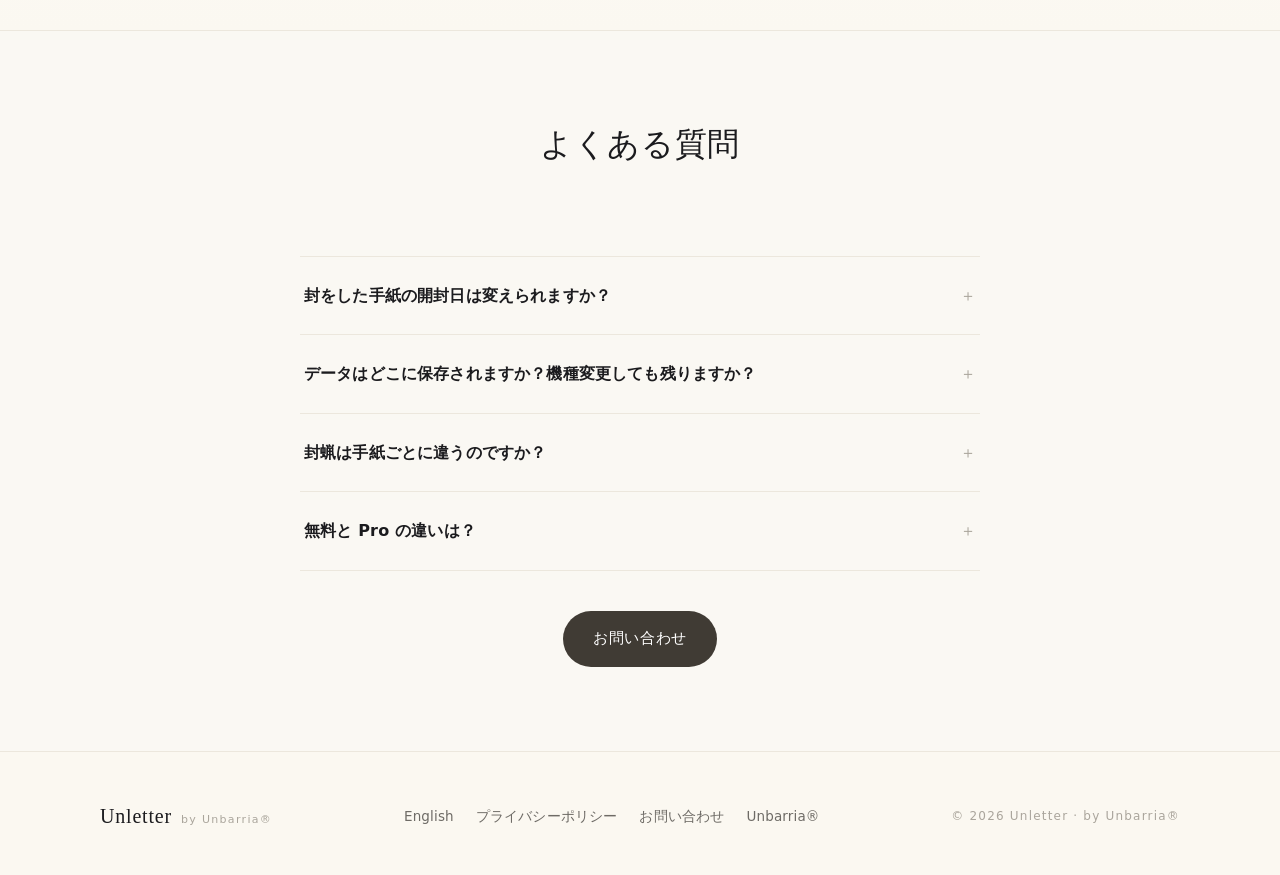
==== commit 2cbb9c36: "Link App Store badge to the live app, drop "coming soon" Unletter is live: point the hero download b" ====
--- a/index.html
+++ b/index.html
@@ -56,11 +56,10 @@
       <h1>時をこえて、<br>想いを届ける。</h1>
       <p class="lede">いまの想いを手紙に書いて、写真や声を添え、“封蝋”でとじる。ひらく日を決めたら、その日まで誰にも開けられません。1年後、5年後、10年後——その日に、そっと通知が届きます。</p>
       <div id="download">
-        <a class="appstore" href="#" aria-label="App Store">
+        <a class="appstore" href="https://apps.apple.com/app/id6777921284" aria-label="App Store">
           <svg viewBox="0 0 24 24" aria-hidden="true"><path d="M16.365 1.43c0 1.14-.493 2.27-1.177 3.08-.744.9-1.99 1.57-2.987 1.57-.12 0-.23-.02-.3-.03-.01-.06-.04-.22-.04-.39 0-1.15.572-2.27 1.206-2.98.804-.94 2.142-1.64 3.248-1.68.03.13.05.28.05.43zm4.565 15.71c-.03.07-.463 1.58-1.518 3.12-.945 1.34-1.94 2.71-3.43 2.71-1.517 0-1.9-.88-3.63-.88-1.698 0-2.302.91-3.67.91-1.377 0-2.332-1.26-3.428-2.8-1.287-1.82-2.323-4.63-2.323-7.28 0-4.28 2.797-6.55 5.552-6.55 1.448 0 2.675.95 3.6.95.865 0 2.222-1.01 3.902-1.01.613 0 2.886.06 4.374 2.19-.13.09-2.383 1.37-2.383 4.19 0 3.26 2.854 4.42 2.955 4.45z"/></svg>
           <span class="t"><small>Download on the</small><strong>App Store</strong></span>
         </a>
-        <p class="soon">近日公開予定</p>
       </div>
     </div>
     <div class="hero-art">
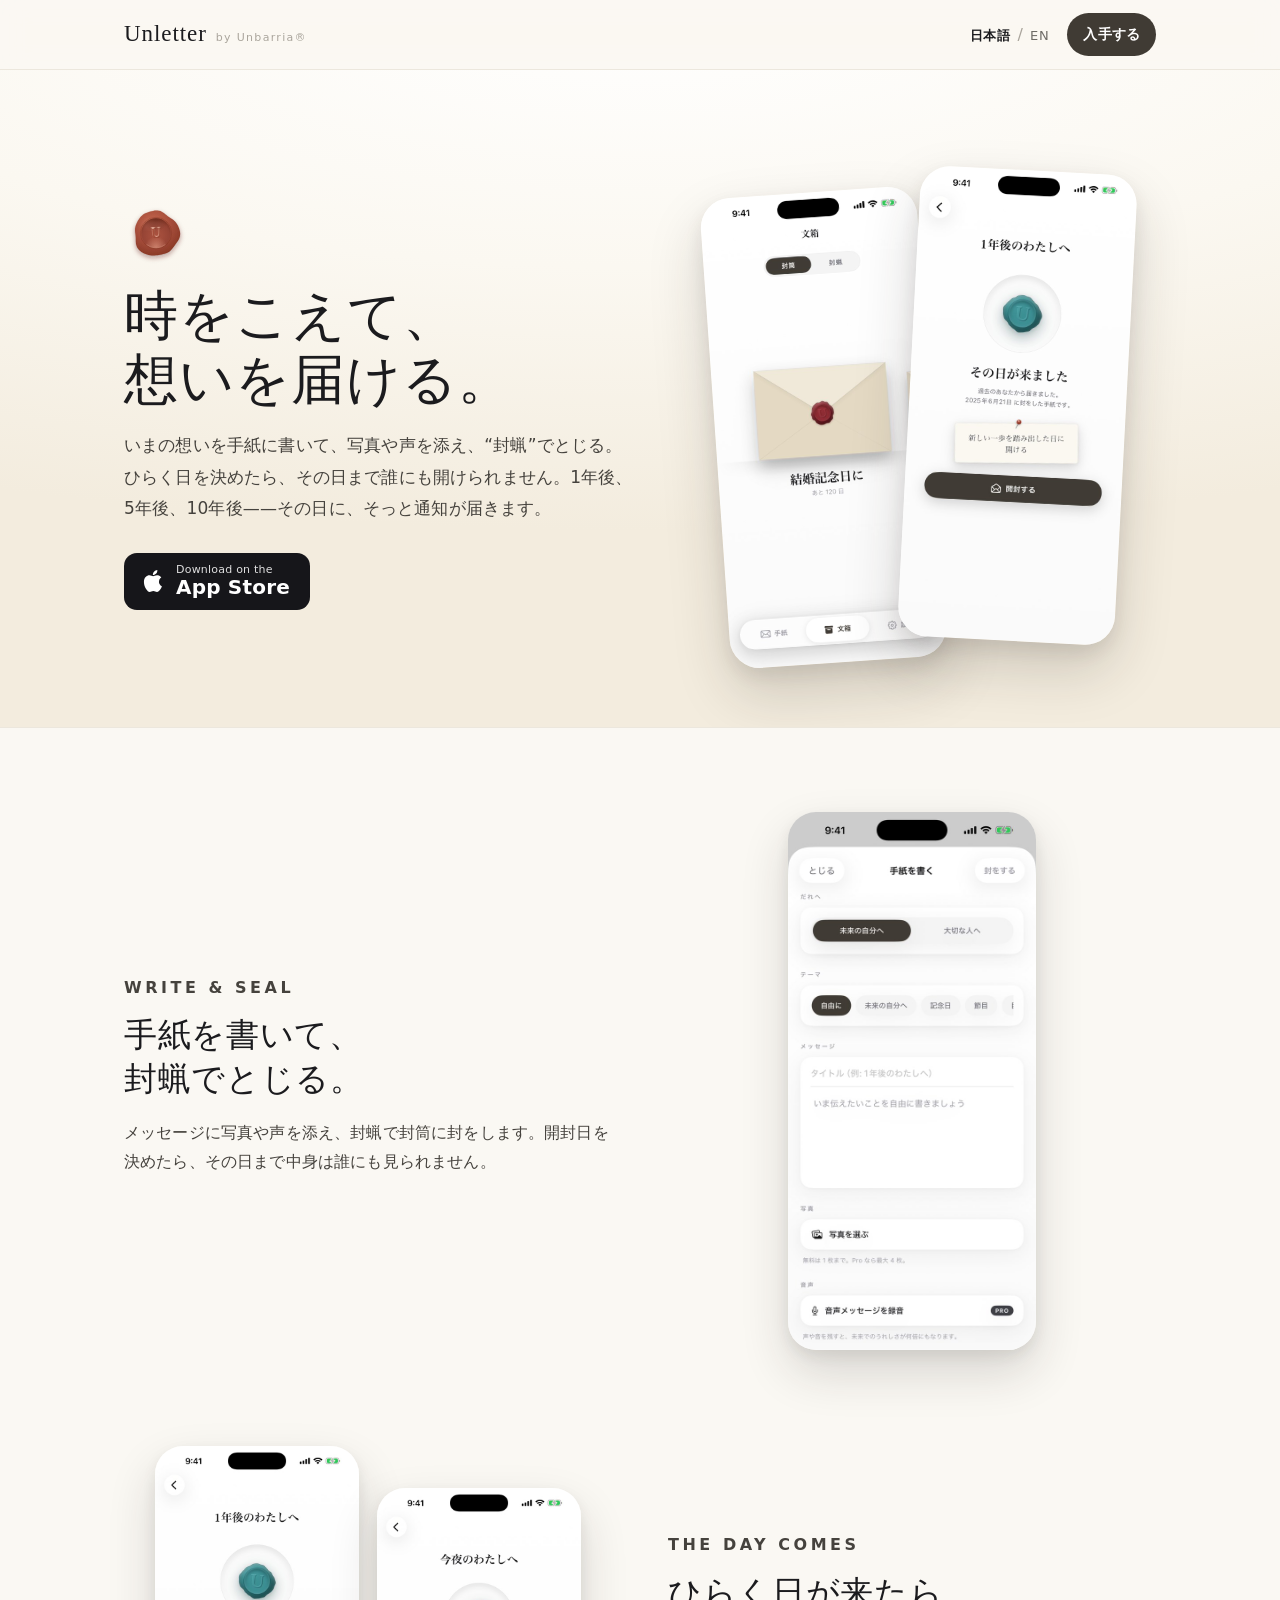
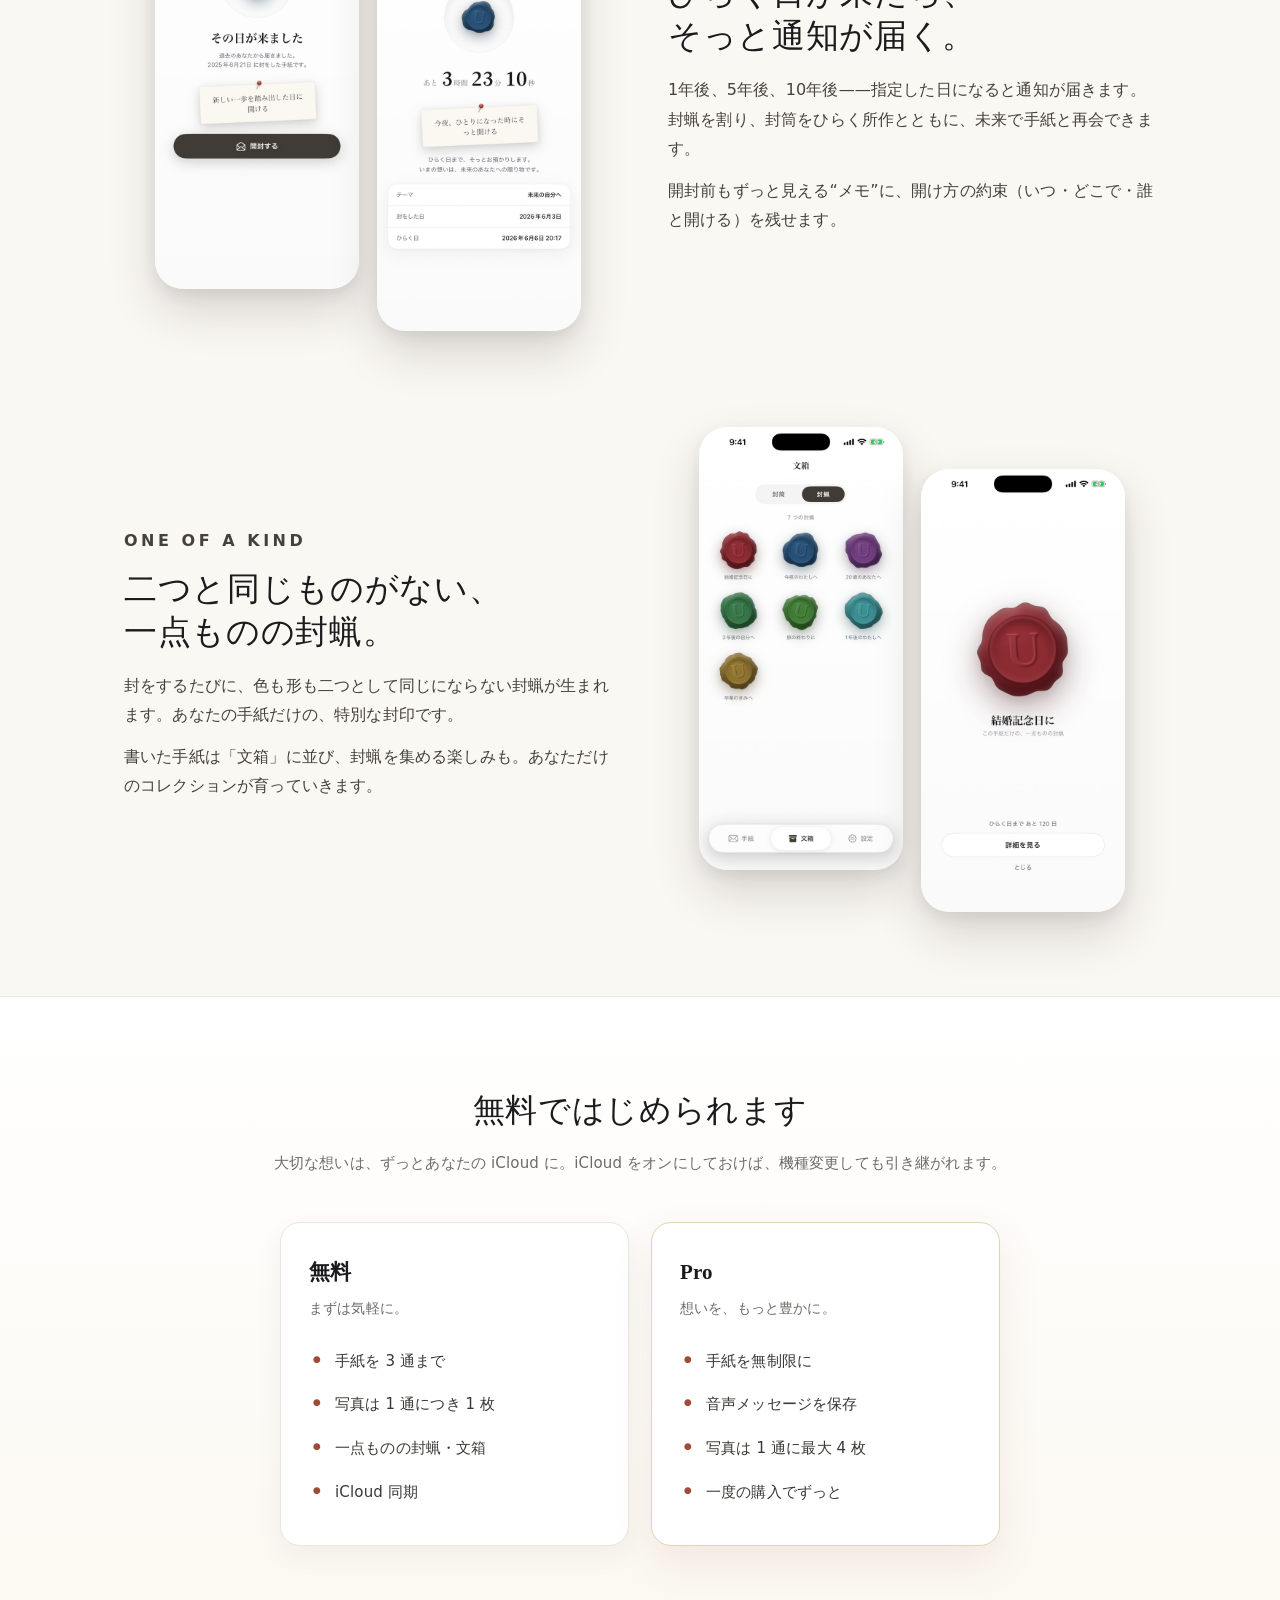
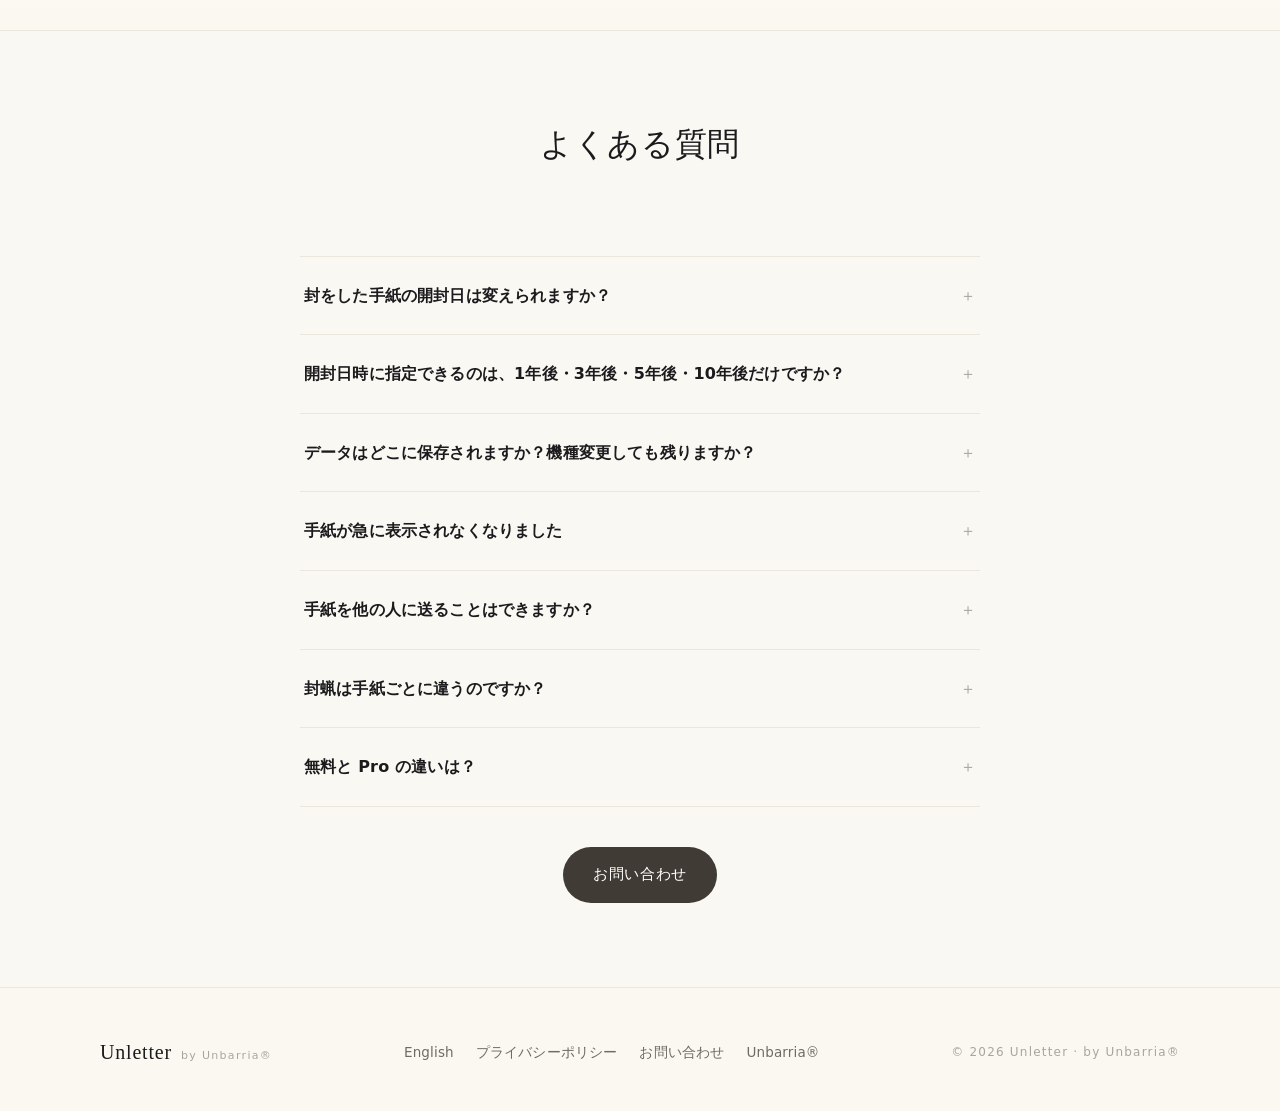
==== commit 00199935: "LP/プライバシーポリシー：保存挙動を正確化＋FAQ4項目を追加（日英） - FAQ「データはどこに保存されますか」：保管場所はiCloudが正であること、   iCloudをオンにしておけば機種変更" ====
--- a/index.html
+++ b/index.html
@@ -43,7 +43,7 @@
     </a>
     <div class="nav-right">
       <span class="lang"><a class="active">日本語</a><span>/</span><a href="index-en.html">EN</a></span>
-      <a class="nav-cta" href="#download">入手する</a>
+      <a class="nav-cta" href="https://apps.apple.com/app/id6777921284">入手する</a>
     </div>
   </div>
 </header>
@@ -108,7 +108,7 @@
   <section>
     <div class="wrap">
       <h2 class="sec">無料ではじめられます</h2>
-      <p class="sec-sub">大切な想いは、ずっとあなたの iCloud に。機種変更しても引き継がれます。</p>
+      <p class="sec-sub">大切な想いは、ずっとあなたの iCloud に。iCloud をオンにしておけば、機種変更しても引き継がれます。</p>
       <div class="price-grid">
         <div class="card">
           <h3>無料</h3>
@@ -142,7 +142,10 @@
     <p class="sec-sub">&nbsp;</p>
     <div class="faq">
       <details><summary>封をした手紙の開封日は変えられますか？</summary><div class="a">手紙は封をしたあと、開封日まで中身を見られない設計です。封をする前であれば自由に書き直せます。</div></details>
-      <details><summary>データはどこに保存されますか？機種変更しても残りますか？</summary><div class="a">手紙はお使いの端末と、あなたの iCloud（プライベート）に保存され、同じ Apple ID の端末間で自動的に同期されます。機種変更や再インストールをしても、未来へ宛てた手紙はそのまま受け継がれます。データがあなたのアカウントの外に送信・共有されることはありません。</div></details>
+      <details><summary>開封日時に指定できるのは、1年後・3年後・5年後・10年後だけですか？</summary><div class="a">いいえ。1年後・3年後・5年後・10年後はワンタップで選べるショートカットです。それ以外にも、今日の夜、来週、20年後など、未来の日時を分単位で自由に設定できます。</div></details>
+      <details><summary>データはどこに保存されますか？機種変更しても残りますか？</summary><div class="a">手紙はあなたの iCloud（プライベート）に保管され、同じ Apple アカウントでサインインした端末間で自動的に同期されます。iCloud をオンにしておけば、機種変更や再インストールをしても、未来へ宛てた手紙はそのまま受け継がれます。iCloud をお使いでない場合、手紙はお使いの端末の中だけに保存されるため、アプリを削除したり端末を初期化すると手紙も失われます。データがあなたのアカウントの外に送信・共有されることはありません。</div></details>
+      <details><summary>手紙が急に表示されなくなりました</summary><div class="a">手紙は消えていない可能性が高いです。iCloud からのサインアウト・別の Apple アカウントへの切り替え・Unletter の iCloud 設定のオフがあると、iOS の仕様により、その端末では手紙が一時的に表示されなくなります（あなたの iCloud には残っています）。「設定」アプリで、手紙を作成した頃と同じ Apple アカウントでサインインしているか確認し、「設定」→ アカウント名 → iCloud で Unletter のスイッチをオンにして、Wi-Fi に接続したまま Unletter を開いて 2〜3 分お待ちください。戻らない場合は、下のお問い合わせからご連絡ください。</div></details>
+      <details><summary>手紙を他の人に送ることはできますか？</summary><div class="a">現在は、「大切な人へ」として書いた手紙も、ご自身の端末とあなたの iCloud にのみ保存され、第三者に手紙を送ることはできません。手紙を贈る機能は、バージョン 2 で検討中です。</div></details>
       <details><summary>封蝋は手紙ごとに違うのですか？</summary><div class="a">はい。封をするたびに、色も形も二つとして同じにならない封蝋が生まれます。</div></details>
       <details><summary>無料と Pro の違いは？</summary><div class="a">無料プランは手紙を 3 通まで、写真は 1 通につき 1 枚まで作れます。Pro にすると、手紙が無制限になり、音声メッセージの保存、写真を 1 通に最大 4 枚まで添付できます。一度の購入でずっとお使いいただけます。</div></details>
     </div>
--- a/styles.css
+++ b/styles.css
@@ -7,7 +7,9 @@
 }
 *{box-sizing:border-box;}
 html{-webkit-font-smoothing:antialiased; text-rendering:optimizeLegibility; scroll-behavior:smooth;}
-html, body{overflow-x:hidden;}
+/* 横スクロールは html だけで抑止する。body にも付けると sticky ヘッダーが
+   body をスクロール基準にしてしまい固定が壊れる（ヘッダーが流れて消える）。 */
+html{overflow-x:hidden;}
 body{
   margin:0; color:var(--ink); background:var(--bg);
   font-family:var(--sans); font-size:16px; line-height:1.85; letter-spacing:.01em;
@@ -114,10 +116,18 @@
   .feat .ftext{text-align:center;}
   .feat .fimg{order:2;}
   .price-grid{grid-template-columns:1fr;}
-  .nav-cta{display:none;}
+  /* 入手導線はモバイルでもヘッダーに常時残す（狭幅でも収まるよう余白を詰める） */
+  .nav-right{gap:12px;}
+  .nav-cta{padding:8px 14px;}
   section{padding:60px 0;}
 }
 @media (max-width:480px){
   .hero h1{font-size:34px;}
   .hero-art img{width:min(232px,48%);}
+  /* さらに狭い画面では副題を省いて入手ボタンの居場所を確保 */
+  .brand .by{display:none;}
+  .nav-in{padding:12px 18px;}
+  .nav-right{gap:10px;}
+  .lang a{font-size:12px;}
+  .nav-cta{font-size:13px; padding:7px 13px;}
 }
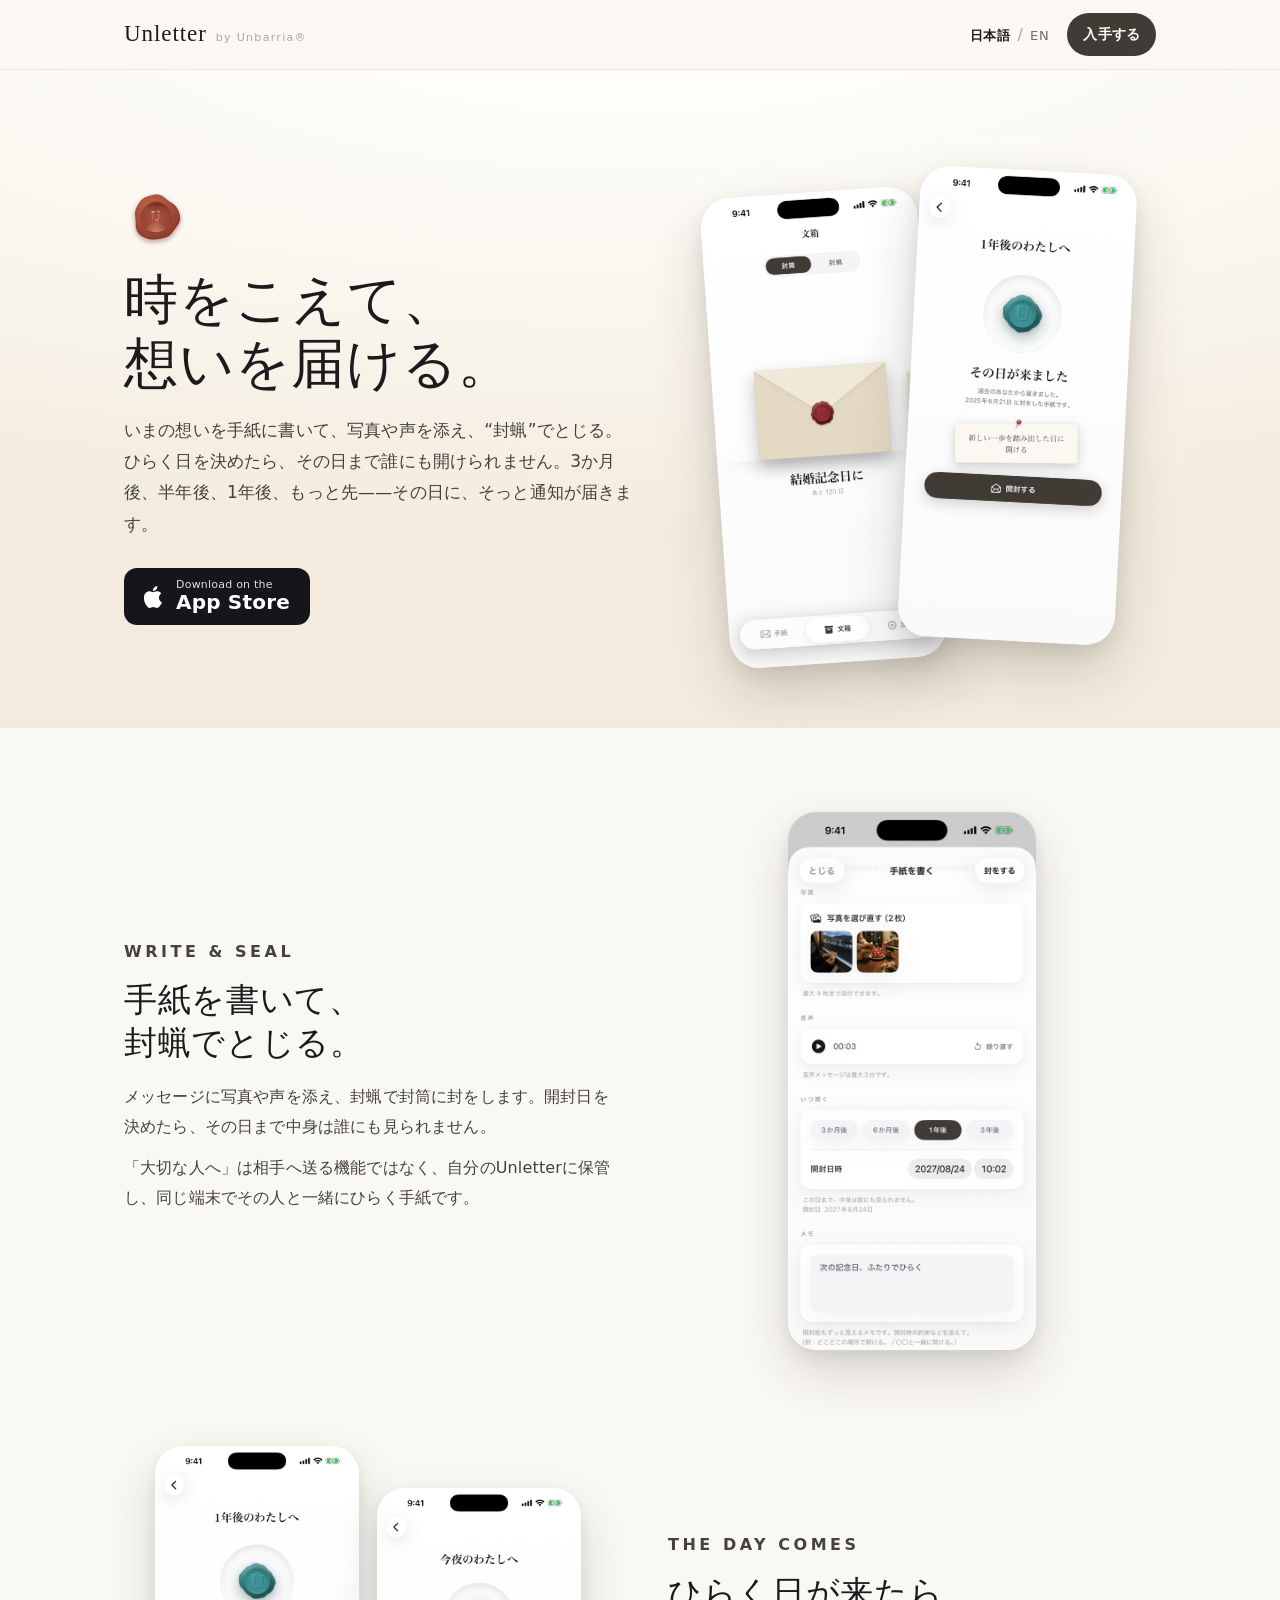
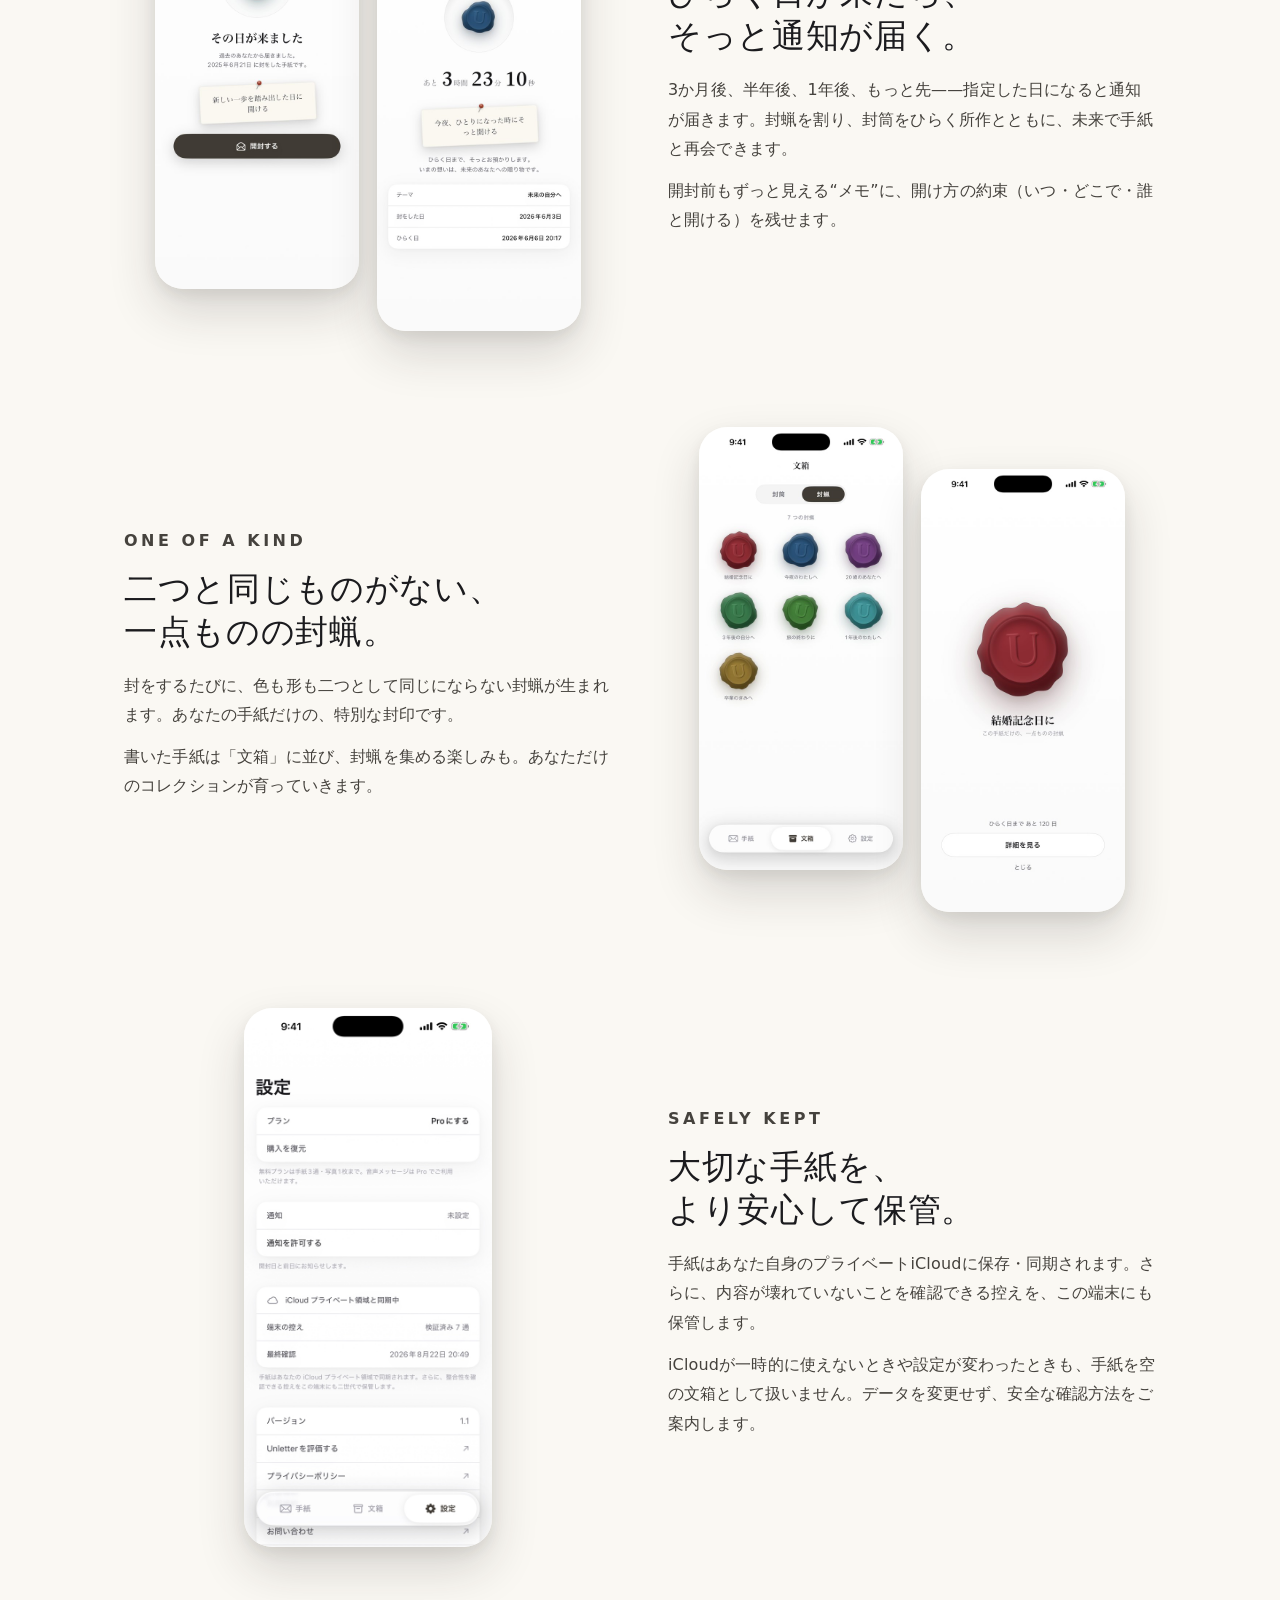
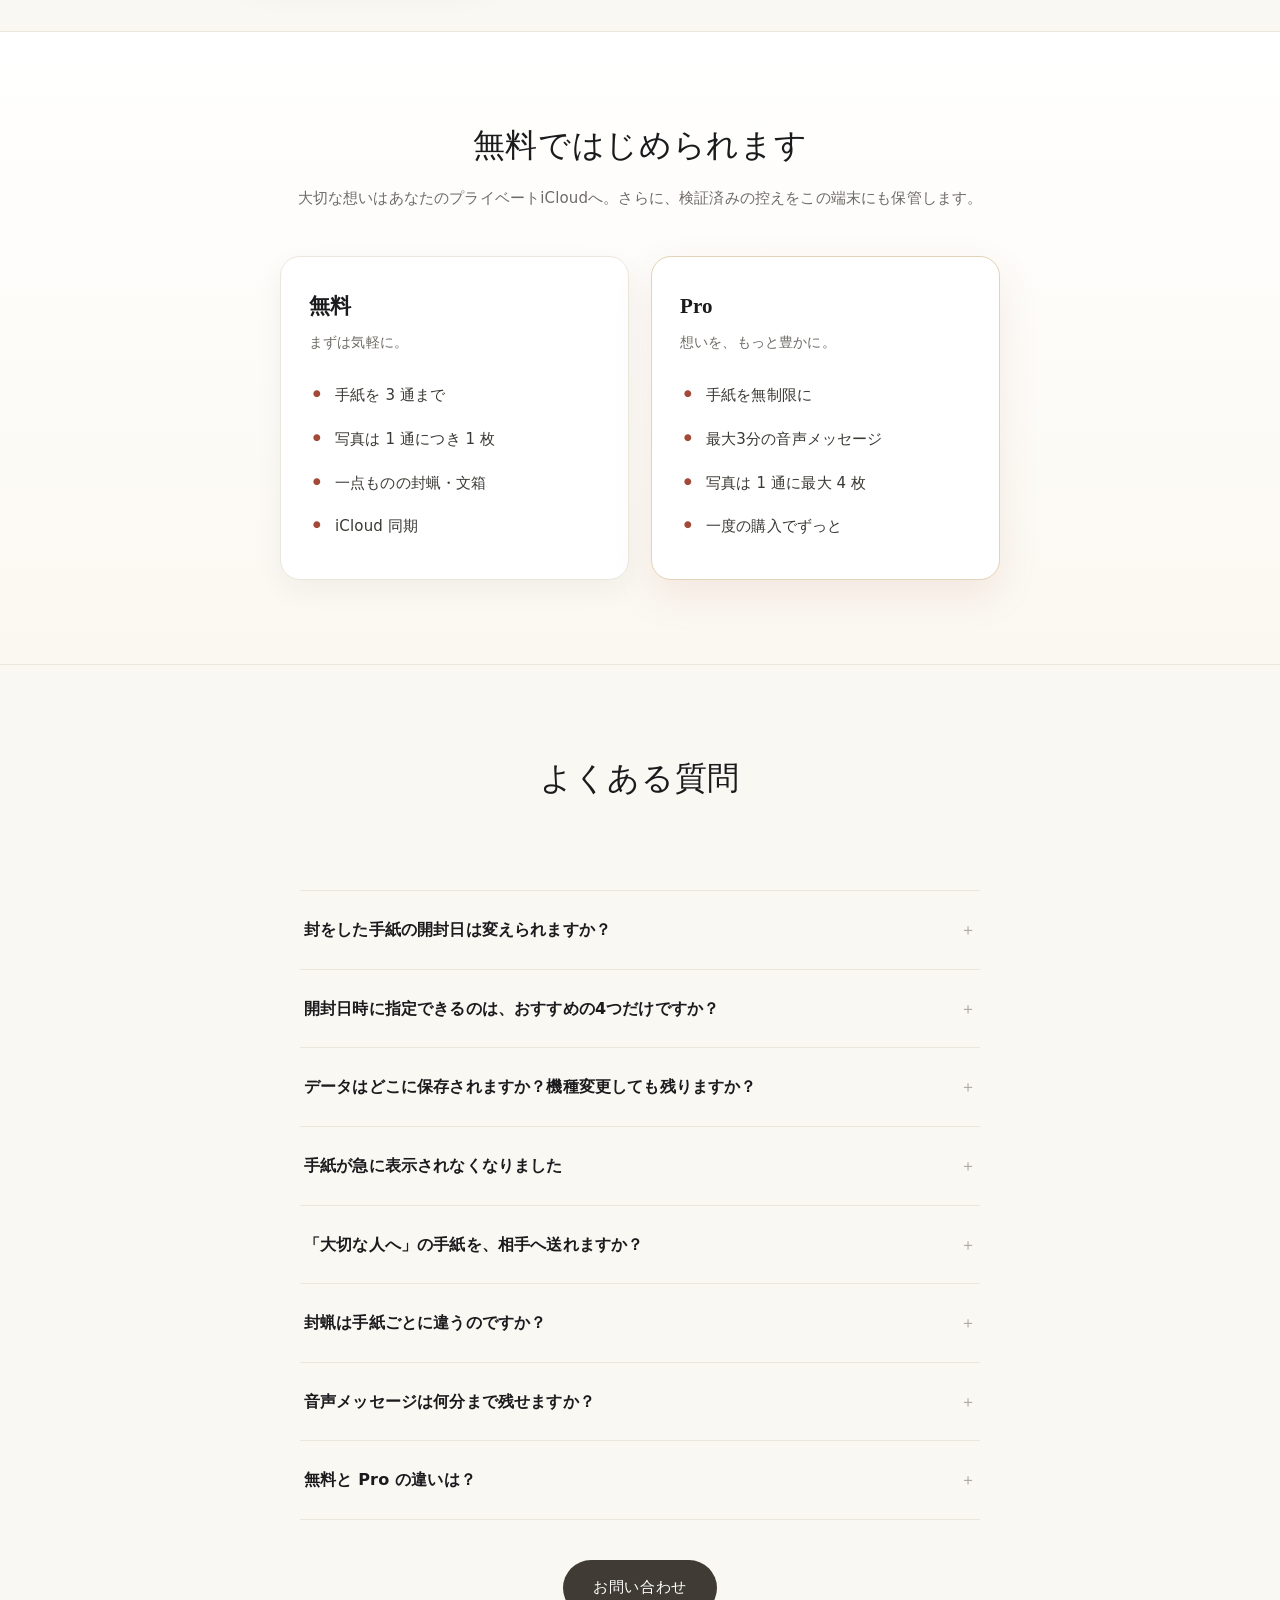
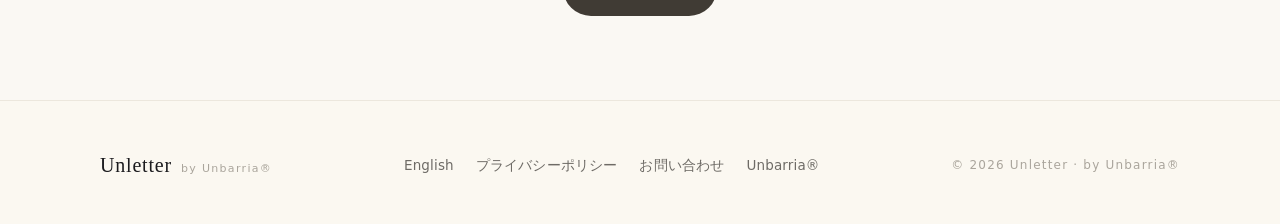
==== commit 25da5efb: "Prepare V1.1 public web copy" ====
--- a/index.html
+++ b/index.html
@@ -4,7 +4,7 @@
 <meta charset="UTF-8">
 <meta name="viewport" content="width=device-width, initial-scale=1.0">
 <title>Unletter — 時をこえて、想いを届ける</title>
-<meta name="description" content="いまの想いを封蝋でとじて、未来へ届ける手紙アプリ。ひらく日まで誰にも開けられません。封蝋は一通ごとに一点もの。">
+<meta name="description" content="いまの想いに写真や声を添え、封蝋でとじて未来でひらく手紙アプリ。iCloud同期と端末内の検証済みの控えで大切に保管します。">
 <meta name="theme-color" content="#FBF8F1">
 <link rel="canonical" href="https://unletter.unbarria.com/">
 <link rel="alternate" hreflang="ja" href="https://unletter.unbarria.com/">
@@ -17,7 +17,7 @@
 <meta property="og:type" content="website">
 <meta property="og:site_name" content="Unletter">
 <meta property="og:title" content="Unletter — 時をこえて、想いを届ける">
-<meta property="og:description" content="いまの想いを封蝋でとじて、未来へ届ける手紙アプリ。ひらく日まで誰にも開けられません。封蝋は一通ごとに一点もの。">
+<meta property="og:description" content="写真や声を添えて未来でひらく手紙を、iCloud同期と端末内の検証済みの控えで大切に保管します。">
 <meta property="og:url" content="https://unletter.unbarria.com/">
 <meta property="og:image" content="https://unletter.unbarria.com/og.jpg">
 <meta property="og:image:width" content="1200">
@@ -26,10 +26,10 @@
 <meta property="og:locale:alternate" content="en_US">
 <meta name="twitter:card" content="summary_large_image">
 <meta name="twitter:title" content="Unletter — 時をこえて、想いを届ける">
-<meta name="twitter:description" content="封蝋でとじる、未来への手紙。ひらく日まで誰にも開けられません。">
+<meta name="twitter:description" content="封蝋でとじる未来への手紙を、iCloudと端末内の控えで大切に。">
 <meta name="twitter:image" content="https://unletter.unbarria.com/og.jpg">
 <script type="application/ld+json">
-{"@context":"https://schema.org","@type":"MobileApplication","name":"Unletter","operatingSystem":"iOS","applicationCategory":"LifestyleApplication","description":"いまの想いを封蝋でとじて、未来へ届ける手紙アプリ。","inLanguage":["ja","en"],"offers":{"@type":"Offer","price":"0","priceCurrency":"JPY"},"url":"https://unletter.unbarria.com/","publisher":{"@type":"Organization","name":"Unbarria","url":"https://unbarria.com"}}
+{"@context":"https://schema.org","@type":"MobileApplication","name":"Unletter","operatingSystem":"iOS","applicationCategory":"LifestyleApplication","description":"写真や声を添えて封蝋でとじ、未来でひらく手紙を大切に保管するアプリ。","inLanguage":["ja","en"],"offers":{"@type":"Offer","price":"0","priceCurrency":"JPY"},"url":"https://unletter.unbarria.com/","publisher":{"@type":"Organization","name":"Unbarria","url":"https://unbarria.com"}}
 </script>
 <link rel="stylesheet" href="styles.css">
 </head>
@@ -54,7 +54,7 @@
     <div>
       <img class="seal-mini" src="seal.svg" alt="Unletter の封蝋" width="64" height="64">
       <h1>時をこえて、<br>想いを届ける。</h1>
-      <p class="lede">いまの想いを手紙に書いて、写真や声を添え、“封蝋”でとじる。ひらく日を決めたら、その日まで誰にも開けられません。1年後、5年後、10年後——その日に、そっと通知が届きます。</p>
+      <p class="lede">いまの想いを手紙に書いて、写真や声を添え、“封蝋”でとじる。ひらく日を決めたら、その日まで誰にも開けられません。3か月後、半年後、1年後、もっと先——その日に、そっと通知が届きます。</p>
       <div id="download">
         <a class="appstore" href="https://apps.apple.com/app/id6777921284" aria-label="App Store">
           <svg viewBox="0 0 24 24" aria-hidden="true"><path d="M16.365 1.43c0 1.14-.493 2.27-1.177 3.08-.744.9-1.99 1.57-2.987 1.57-.12 0-.23-.02-.3-.03-.01-.06-.04-.22-.04-.39 0-1.15.572-2.27 1.206-2.98.804-.94 2.142-1.64 3.248-1.68.03.13.05.28.05.43zm4.565 15.71c-.03.07-.463 1.58-1.518 3.12-.945 1.34-1.94 2.71-3.43 2.71-1.517 0-1.9-.88-3.63-.88-1.698 0-2.302.91-3.67.91-1.377 0-2.332-1.26-3.428-2.8-1.287-1.82-2.323-4.63-2.323-7.28 0-4.28 2.797-6.55 5.552-6.55 1.448 0 2.675.95 3.6.95.865 0 2.222-1.01 3.902-1.01.613 0 2.886.06 4.374 2.19-.13.09-2.383 1.37-2.383 4.19 0 3.26 2.854 4.42 2.955 4.45z"/></svg>
@@ -77,6 +77,7 @@
         <p class="eyebrow">Write & Seal</p>
         <h2>手紙を書いて、<br>封蝋でとじる。</h2>
         <p>メッセージに写真や声を添え、封蝋で封筒に封をします。開封日を決めたら、その日まで中身は誰にも見られません。</p>
+        <p>「大切な人へ」は相手へ送る機能ではなく、自分のUnletterに保管し、同じ端末でその人と一緒にひらく手紙です。</p>
       </div>
       <div class="fimg"><img src="img/ja/07_create.jpg" alt="手紙を書く画面"></div>
     </div>
@@ -85,7 +86,7 @@
       <div class="ftext">
         <p class="eyebrow">The Day Comes</p>
         <h2>ひらく日が来たら、<br>そっと通知が届く。</h2>
-        <p>1年後、5年後、10年後——指定した日になると通知が届きます。封蝋を割り、封筒をひらく所作とともに、未来で手紙と再会できます。</p>
+        <p>3か月後、半年後、1年後、もっと先——指定した日になると通知が届きます。封蝋を割り、封筒をひらく所作とともに、未来で手紙と再会できます。</p>
         <p>開封前もずっと見える“メモ”に、開け方の約束（いつ・どこで・誰と開ける）を残せます。</p>
       </div>
       <div class="fimg two"><img src="img/ja/03_openable.jpg" alt="その日が来ました"><img src="img/ja/02_locked_memo.jpg" alt="ピン留めのメモ"></div>
@@ -100,6 +101,16 @@
       </div>
       <div class="fimg two"><img src="img/ja/06_bunbako_album.jpg" alt="封蝋帖"><img src="img/ja/seal_closeup.jpg" alt="封蝋の拡大"></div>
     </div>
+
+    <div class="feat rev">
+      <div class="ftext">
+        <p class="eyebrow">Safely Kept</p>
+        <h2>大切な手紙を、<br>より安心して保管。</h2>
+        <p>手紙はあなた自身のプライベートiCloudに保存・同期されます。さらに、内容が壊れていないことを確認できる控えを、この端末にも保管します。</p>
+        <p>iCloudが一時的に使えないときや設定が変わったときも、手紙を空の文箱として扱いません。データを変更せず、安全な確認方法をご案内します。</p>
+      </div>
+      <div class="fimg"><img src="img/ja/10_storage_status.jpg" alt="iCloud同期と端末の検証済み控えを確認できる設定画面"></div>
+    </div>
   </section>
 </div>
 
@@ -108,7 +119,7 @@
   <section>
     <div class="wrap">
       <h2 class="sec">無料ではじめられます</h2>
-      <p class="sec-sub">大切な想いは、ずっとあなたの iCloud に。iCloud をオンにしておけば、機種変更しても引き継がれます。</p>
+      <p class="sec-sub">大切な想いはあなたのプライベートiCloudへ。さらに、検証済みの控えをこの端末にも保管します。</p>
       <div class="price-grid">
         <div class="card">
           <h3>無料</h3>
@@ -125,7 +136,7 @@
           <p class="p">想いを、もっと豊かに。</p>
           <ul>
             <li>手紙を無制限に</li>
-            <li>音声メッセージを保存</li>
+            <li>最大3分の音声メッセージ</li>
             <li>写真は 1 通に最大 4 枚</li>
             <li>一度の購入でずっと</li>
           </ul>
@@ -142,12 +153,13 @@
     <p class="sec-sub">&nbsp;</p>
     <div class="faq">
       <details><summary>封をした手紙の開封日は変えられますか？</summary><div class="a">手紙は封をしたあと、開封日まで中身を見られない設計です。封をする前であれば自由に書き直せます。</div></details>
-      <details><summary>開封日時に指定できるのは、1年後・3年後・5年後・10年後だけですか？</summary><div class="a">いいえ。1年後・3年後・5年後・10年後はワンタップで選べるショートカットです。それ以外にも、今日の夜、来週、20年後など、未来の日時を分単位で自由に設定できます。</div></details>
-      <details><summary>データはどこに保存されますか？機種変更しても残りますか？</summary><div class="a">手紙はあなたの iCloud（プライベート）に保管され、同じ Apple アカウントでサインインした端末間で自動的に同期されます。iCloud をオンにしておけば、機種変更や再インストールをしても、未来へ宛てた手紙はそのまま受け継がれます。iCloud をお使いでない場合、手紙はお使いの端末の中だけに保存されるため、アプリを削除したり端末を初期化すると手紙も失われます。データがあなたのアカウントの外に送信・共有されることはありません。</div></details>
-      <details><summary>手紙が急に表示されなくなりました</summary><div class="a">手紙は消えていない可能性が高いです。iCloud からのサインアウト・別の Apple アカウントへの切り替え・Unletter の iCloud 設定のオフがあると、iOS の仕様により、その端末では手紙が一時的に表示されなくなります（あなたの iCloud には残っています）。「設定」アプリで、手紙を作成した頃と同じ Apple アカウントでサインインしているか確認し、「設定」→ アカウント名 → iCloud で Unletter のスイッチをオンにして、Wi-Fi に接続したまま Unletter を開いて 2〜3 分お待ちください。戻らない場合は、下のお問い合わせからご連絡ください。</div></details>
-      <details><summary>手紙を他の人に送ることはできますか？</summary><div class="a">現在は、「大切な人へ」として書いた手紙も、ご自身の端末とあなたの iCloud にのみ保存され、第三者に手紙を送ることはできません。手紙を贈る機能は、バージョン 2 で検討中です。</div></details>
+      <details><summary>開封日時に指定できるのは、おすすめの4つだけですか？</summary><div class="a">いいえ。3か月後・6か月後・1年後・3年後はワンタップで選べるおすすめです。それ以外にも、今日の夜、来週、20年後など、未来の日時を分単位で自由に設定できます。</div></details>
+      <details><summary>データはどこに保存されますか？機種変更しても残りますか？</summary><div class="a">手紙はあなたのプライベートiCloudに保管され、同じApple Accountでサインインした端末間で同期されます。さらに、内容が壊れていないことを確認できる控えをこの端末にも保管します。iCloudに保存済みの手紙は、同じApple Accountで再インストールしたときも同期されます。端末内の控えはアプリ専用領域にあるため、アプリを削除すると失われます。開発元が手紙の内容へアクセスすることはありません。</div></details>
+      <details><summary>手紙が急に表示されなくなりました</summary><div class="a">Unletterは、iCloudからのサインアウト・別のApple Accountへの切り替え・UnletterのiCloud設定のオフなどを検知した場合、手紙が消えたような空の文箱を表示せず、データを変更しない状態で確認方法をご案内します。手紙を書いたときと同じApple Accountでサインインし、iCloudでUnletterがオンになっているか確認してください。解決しない場合は、下のお問い合わせからご連絡ください。</div></details>
+      <details><summary>「大切な人へ」の手紙を、相手へ送れますか？</summary><div class="a">相手の端末へ送ることはできません。「大切な人へ」は、自分のUnletterに手紙を保管し、選んだ日に同じ端末でその人と一緒にひらくための機能です。</div></details>
       <details><summary>封蝋は手紙ごとに違うのですか？</summary><div class="a">はい。封をするたびに、色も形も二つとして同じにならない封蝋が生まれます。</div></details>
-      <details><summary>無料と Pro の違いは？</summary><div class="a">無料プランは手紙を 3 通まで、写真は 1 通につき 1 枚まで作れます。Pro にすると、手紙が無制限になり、音声メッセージの保存、写真を 1 通に最大 4 枚まで添付できます。一度の購入でずっとお使いいただけます。</div></details>
+      <details><summary>音声メッセージは何分まで残せますか？</summary><div class="a">Proでは、新しく録音する音声メッセージを最大3分まで残せます。以前のバージョンですでに保存した3分を超える音声は、短くしたり削除したりせず、そのまま保護します。</div></details>
+      <details><summary>無料と Pro の違いは？</summary><div class="a">無料プランは手紙を3通まで、写真は1通につき1枚まで作れます。Proにすると、手紙が無制限になり、新しく最大3分の音声メッセージを録音でき、写真を1通に最大4枚まで添付できます。一度の購入でずっとお使いいただけます。</div></details>
     </div>
     <div class="center" style="margin-top:40px;">
       <a class="btn" href="mailto:unletter@unbarria.com">お問い合わせ</a>
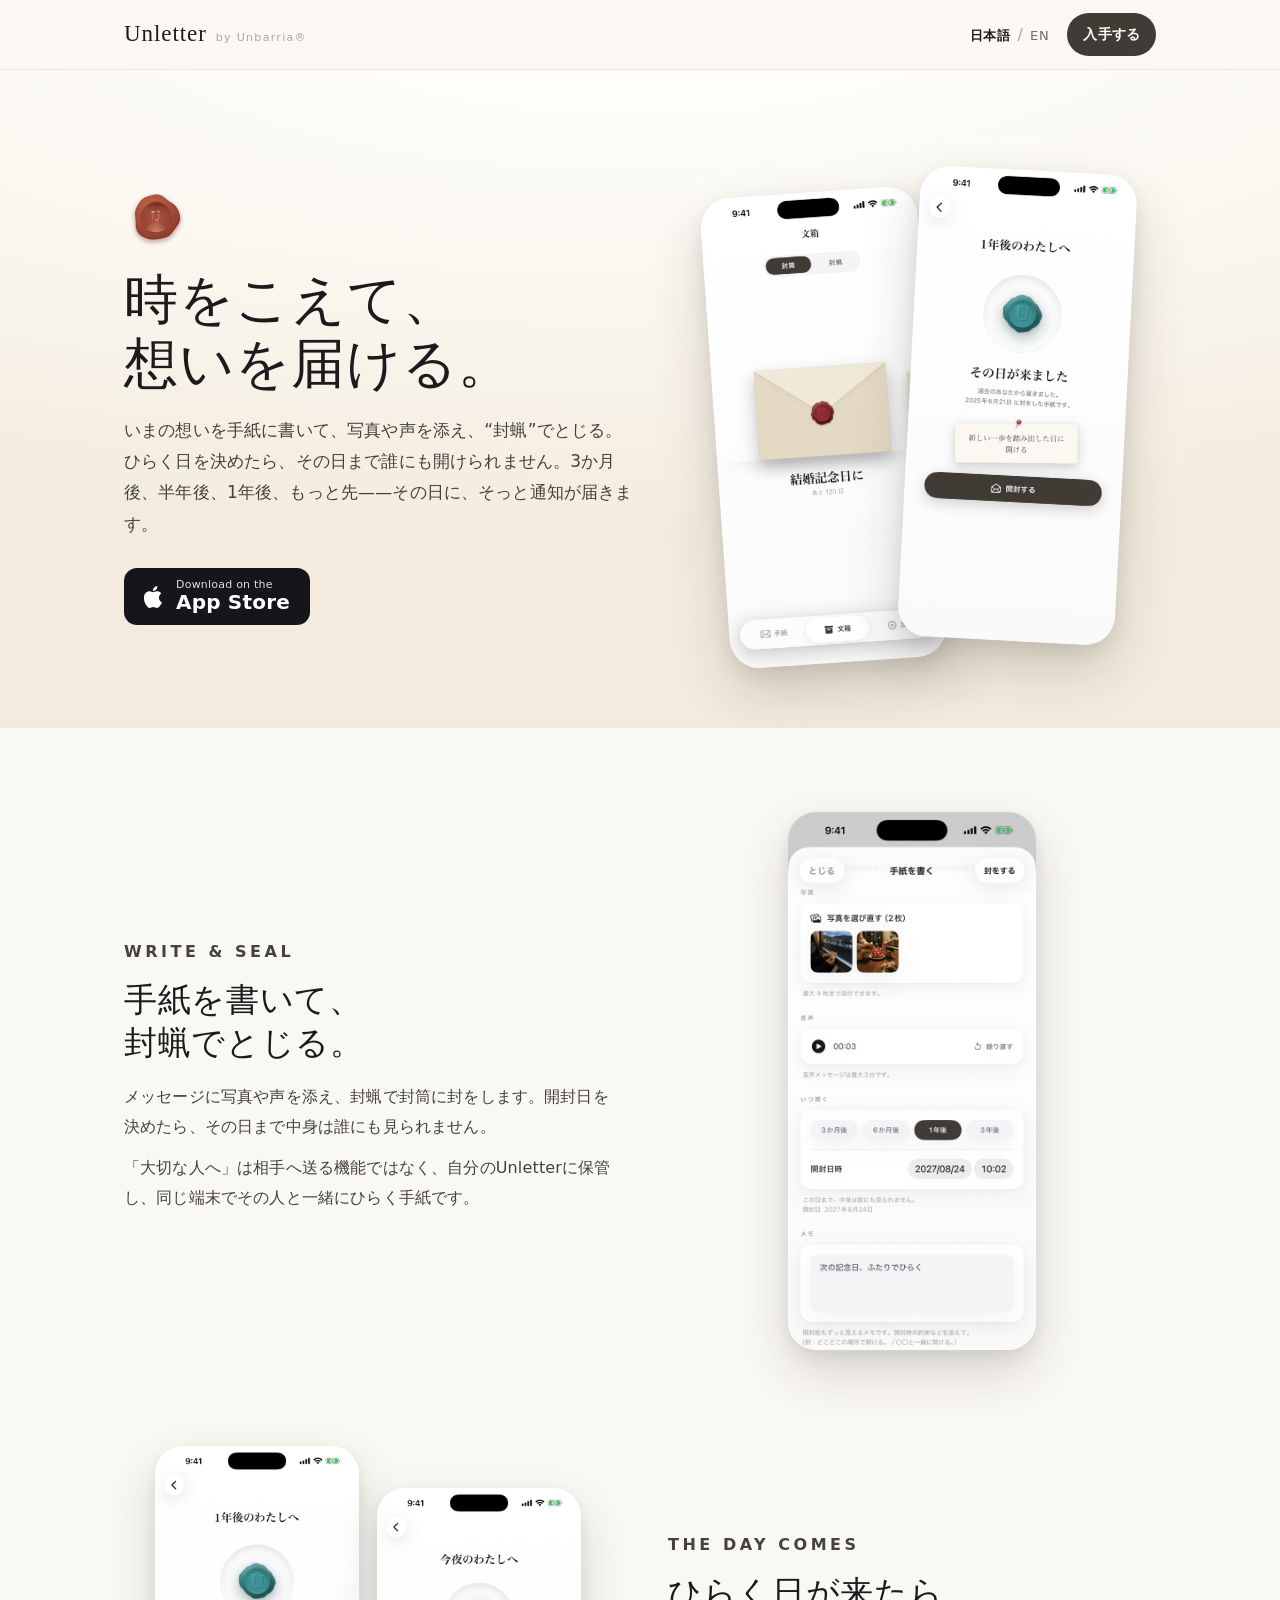
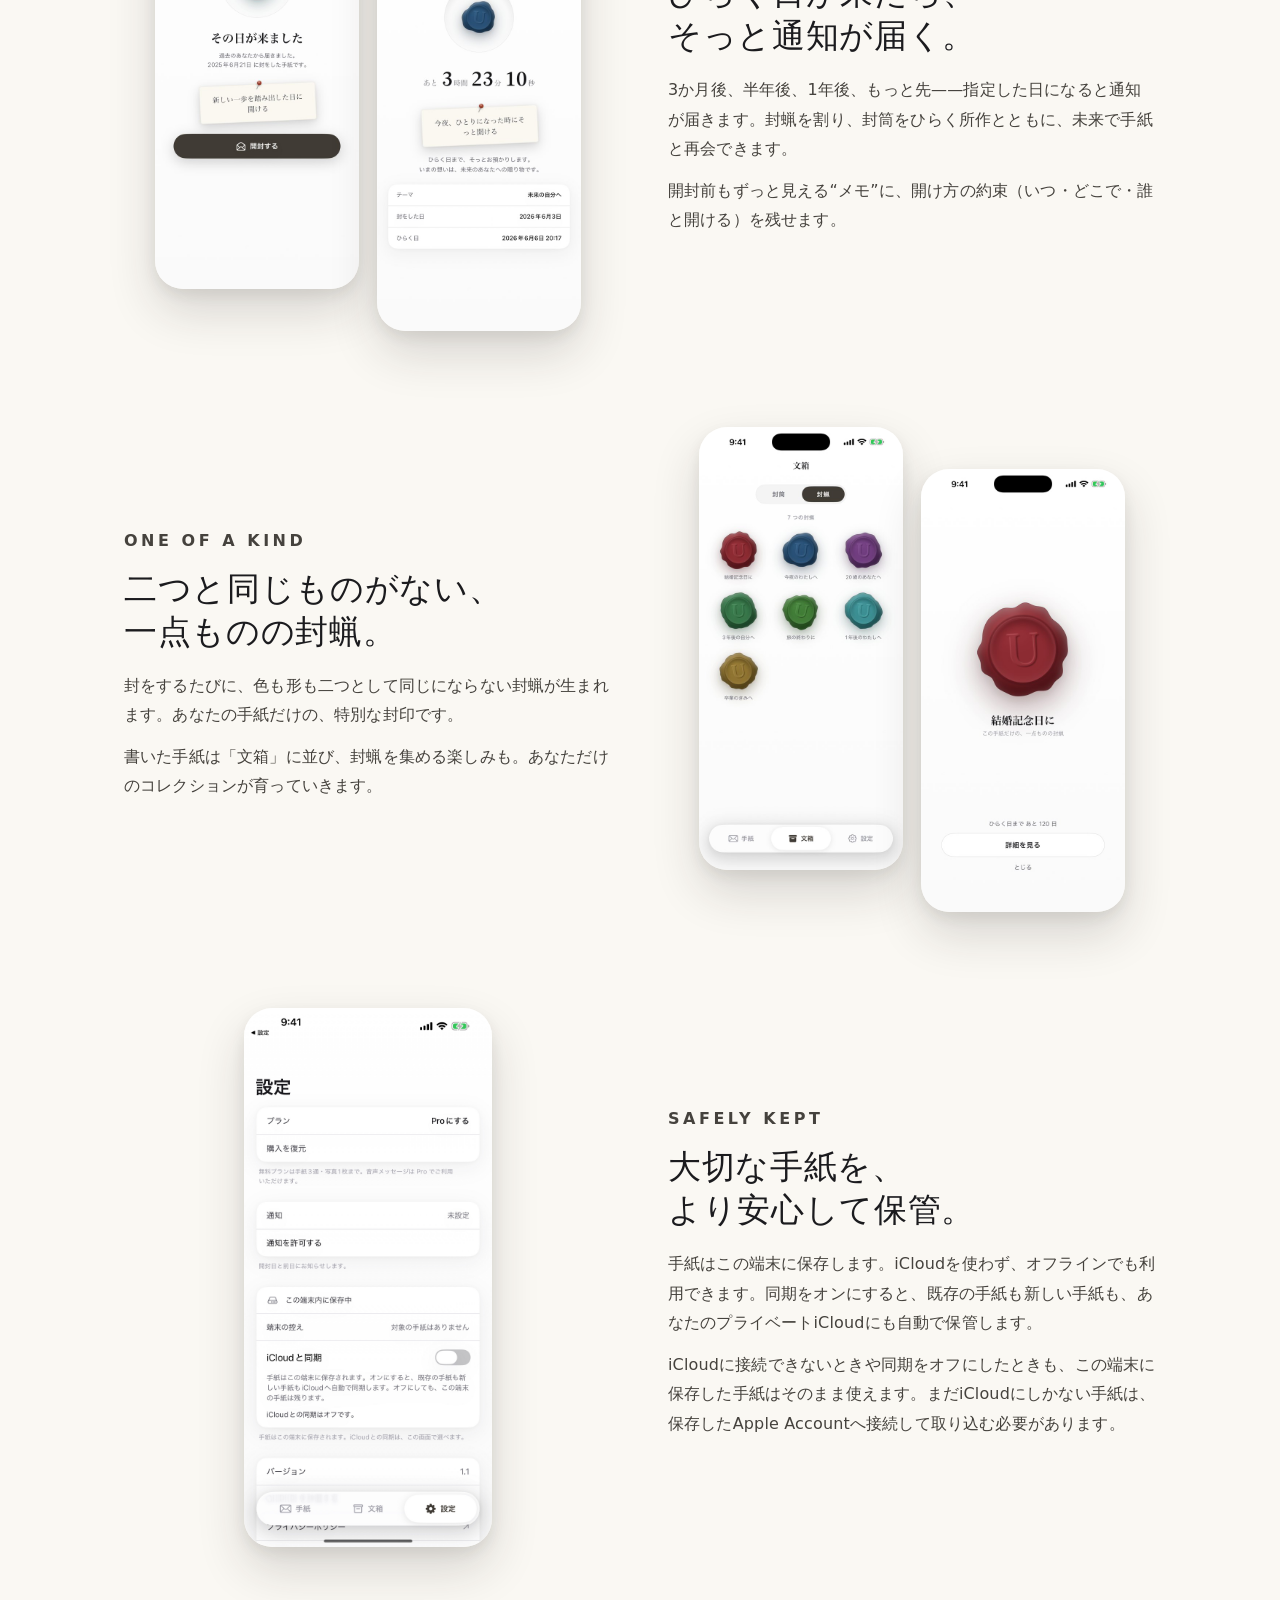
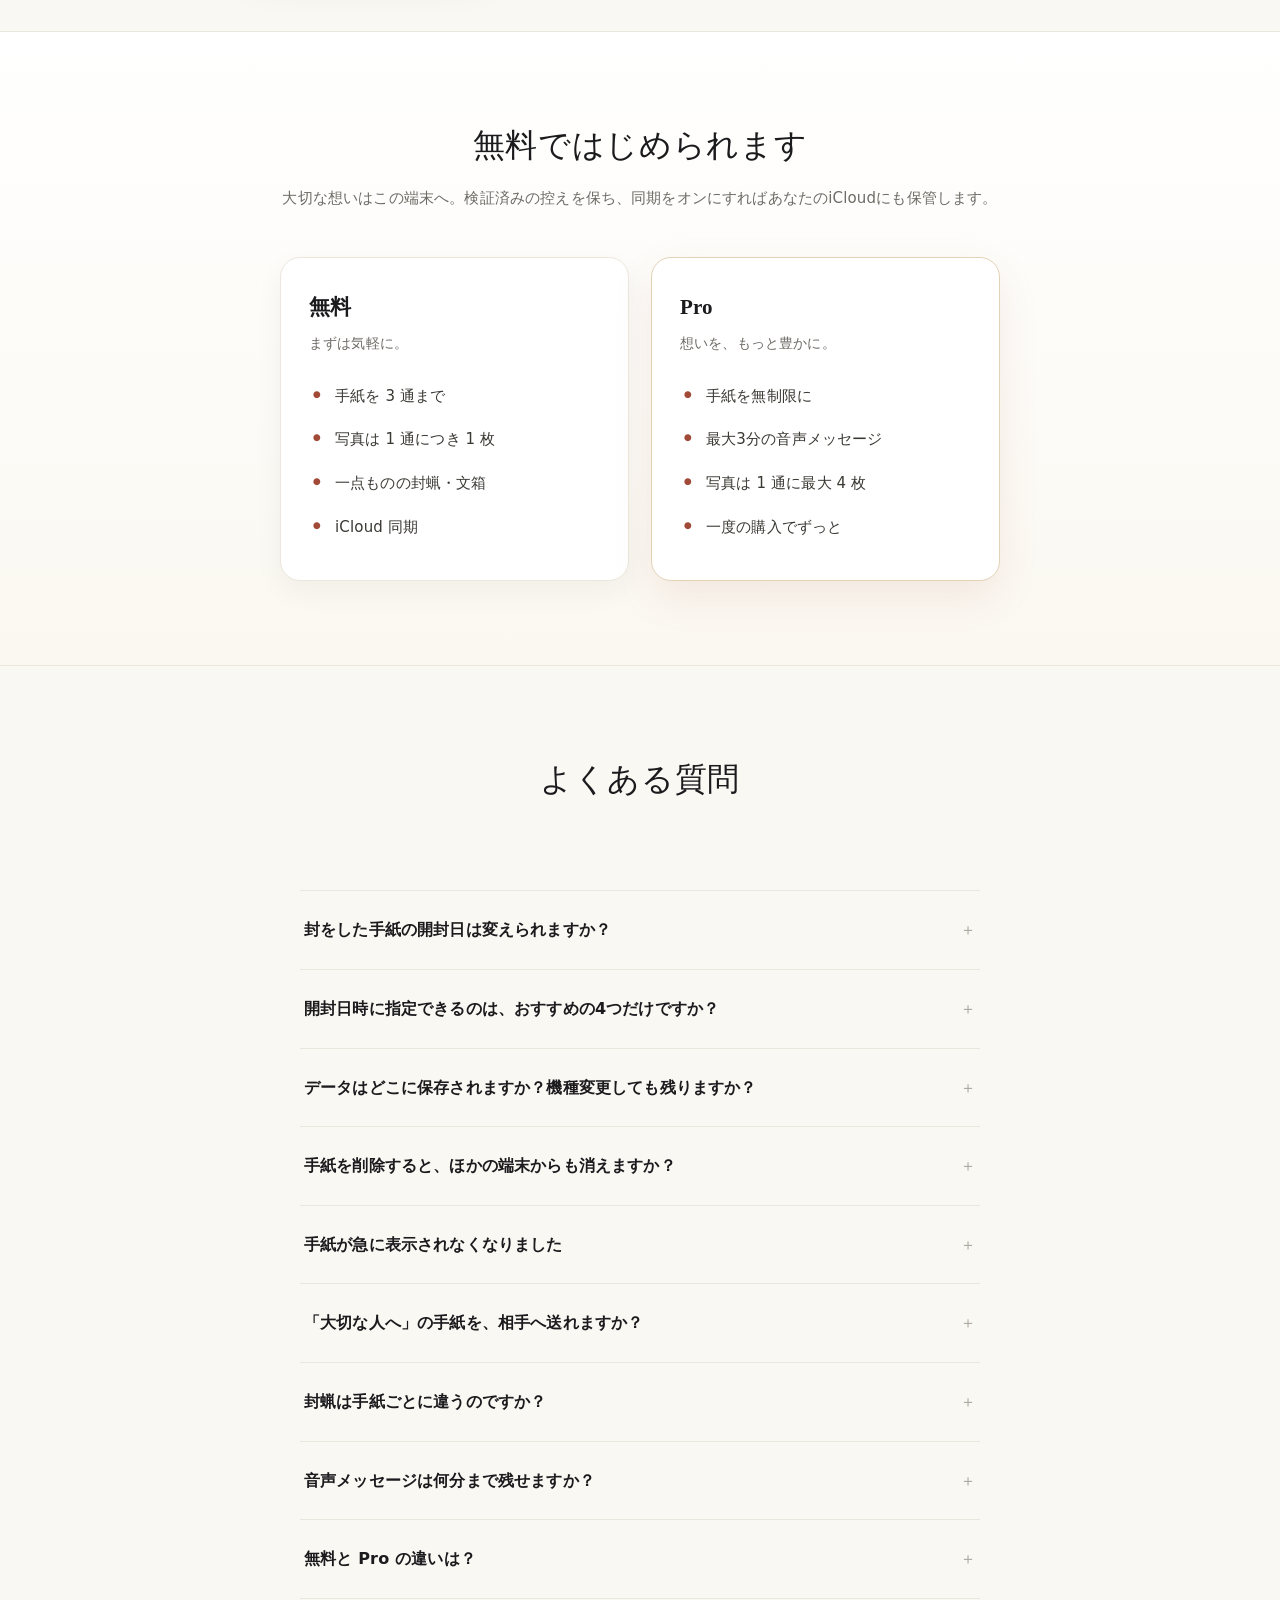
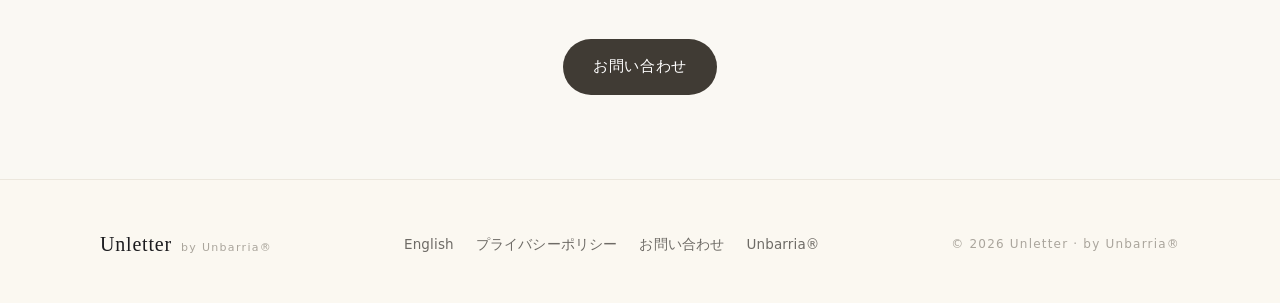
==== commit b5abf929: "Publish Unletter 1.1 local-first storage and sync guidance" ====
--- a/index.html
+++ b/index.html
@@ -4,7 +4,7 @@
 <meta charset="UTF-8">
 <meta name="viewport" content="width=device-width, initial-scale=1.0">
 <title>Unletter — 時をこえて、想いを届ける</title>
-<meta name="description" content="いまの想いに写真や声を添え、封蝋でとじて未来でひらく手紙アプリ。iCloud同期と端末内の検証済みの控えで大切に保管します。">
+<meta name="description" content="いまの想いに写真や声を添え、封蝋でとじて未来でひらく手紙アプリ。手紙と検証済みの控えを端末に保存。iCloud同期は任意です。">
 <meta name="theme-color" content="#FBF8F1">
 <link rel="canonical" href="https://unletter.unbarria.com/">
 <link rel="alternate" hreflang="ja" href="https://unletter.unbarria.com/">
@@ -17,7 +17,7 @@
 <meta property="og:type" content="website">
 <meta property="og:site_name" content="Unletter">
 <meta property="og:title" content="Unletter — 時をこえて、想いを届ける">
-<meta property="og:description" content="写真や声を添えて未来でひらく手紙を、iCloud同期と端末内の検証済みの控えで大切に保管します。">
+<meta property="og:description" content="写真や声を添えて未来でひらく手紙を端末に保存。検証済みの控えを保持し、任意でiCloud同期を利用できます。">
 <meta property="og:url" content="https://unletter.unbarria.com/">
 <meta property="og:image" content="https://unletter.unbarria.com/og.jpg">
 <meta property="og:image:width" content="1200">
@@ -26,7 +26,7 @@
 <meta property="og:locale:alternate" content="en_US">
 <meta name="twitter:card" content="summary_large_image">
 <meta name="twitter:title" content="Unletter — 時をこえて、想いを届ける">
-<meta name="twitter:description" content="封蝋でとじる未来への手紙を、iCloudと端末内の控えで大切に。">
+<meta name="twitter:description" content="封蝋でとじる未来への手紙を端末に保存。検証済みの控えと、任意のiCloud同期。">
 <meta name="twitter:image" content="https://unletter.unbarria.com/og.jpg">
 <script type="application/ld+json">
 {"@context":"https://schema.org","@type":"MobileApplication","name":"Unletter","operatingSystem":"iOS","applicationCategory":"LifestyleApplication","description":"写真や声を添えて封蝋でとじ、未来でひらく手紙を大切に保管するアプリ。","inLanguage":["ja","en"],"offers":{"@type":"Offer","price":"0","priceCurrency":"JPY"},"url":"https://unletter.unbarria.com/","publisher":{"@type":"Organization","name":"Unbarria","url":"https://unbarria.com"}}
@@ -106,8 +106,8 @@
       <div class="ftext">
         <p class="eyebrow">Safely Kept</p>
         <h2>大切な手紙を、<br>より安心して保管。</h2>
-        <p>手紙はあなた自身のプライベートiCloudに保存・同期されます。さらに、内容が壊れていないことを確認できる控えを、この端末にも保管します。</p>
-        <p>iCloudが一時的に使えないときや設定が変わったときも、手紙を空の文箱として扱いません。データを変更せず、安全な確認方法をご案内します。</p>
+        <p>手紙はこの端末に保存します。iCloudを使わず、オフラインでも利用できます。同期をオンにすると、既存の手紙も新しい手紙も、あなたのプライベートiCloudにも自動で保管します。</p>
+        <p>iCloudに接続できないときや同期をオフにしたときも、この端末に保存した手紙はそのまま使えます。まだiCloudにしかない手紙は、保存したApple Accountへ接続して取り込む必要があります。</p>
       </div>
       <div class="fimg"><img src="img/ja/10_storage_status.jpg" alt="iCloud同期と端末の検証済み控えを確認できる設定画面"></div>
     </div>
@@ -119,7 +119,7 @@
   <section>
     <div class="wrap">
       <h2 class="sec">無料ではじめられます</h2>
-      <p class="sec-sub">大切な想いはあなたのプライベートiCloudへ。さらに、検証済みの控えをこの端末にも保管します。</p>
+      <p class="sec-sub">大切な想いはこの端末へ。検証済みの控えを保ち、同期をオンにすればあなたのiCloudにも保管します。</p>
       <div class="price-grid">
         <div class="card">
           <h3>無料</h3>
@@ -154,8 +154,9 @@
     <div class="faq">
       <details><summary>封をした手紙の開封日は変えられますか？</summary><div class="a">手紙は封をしたあと、開封日まで中身を見られない設計です。封をする前であれば自由に書き直せます。</div></details>
       <details><summary>開封日時に指定できるのは、おすすめの4つだけですか？</summary><div class="a">いいえ。3か月後・6か月後・1年後・3年後はワンタップで選べるおすすめです。それ以外にも、今日の夜、来週、20年後など、未来の日時を分単位で自由に設定できます。</div></details>
-      <details><summary>データはどこに保存されますか？機種変更しても残りますか？</summary><div class="a">手紙はあなたのプライベートiCloudに保管され、同じApple Accountでサインインした端末間で同期されます。さらに、内容が壊れていないことを確認できる控えをこの端末にも保管します。iCloudに保存済みの手紙は、同じApple Accountで再インストールしたときも同期されます。端末内の控えはアプリ専用領域にあるため、アプリを削除すると失われます。開発元が手紙の内容へアクセスすることはありません。</div></details>
-      <details><summary>手紙が急に表示されなくなりました</summary><div class="a">Unletterは、iCloudからのサインアウト・別のApple Accountへの切り替え・UnletterのiCloud設定のオフなどを検知した場合、手紙が消えたような空の文箱を表示せず、データを変更しない状態で確認方法をご案内します。手紙を書いたときと同じApple Accountでサインインし、iCloudでUnletterがオンになっているか確認してください。解決しない場合は、下のお問い合わせからご連絡ください。</div></details>
+      <details><summary>データはどこに保存されますか？機種変更しても残りますか？</summary><div class="a">手紙はこの端末に保存し、内容の整合性を確認できる控えも保持します。同期をオンにすると、既存・新規の全手紙をあなたのプライベートiCloudにも自動で保管し、同じApple Accountで同期します。同期をオフにしても取得済みの手紙は残り、オフラインで使えます。機種変更後は同じAccountで同期をオンにし、iCloudに保存済みの手紙を取得してください。端末だけに保存した未同期の手紙はiCloudから復元できません。アプリを削除すると端末内の手紙・控え・更新前退避は失われます。開発元が手紙の内容へアクセスすることはありません。</div></details>
+      <details><summary>手紙を削除すると、ほかの端末からも消えますか？</summary><div class="a">削除した手紙と添付はこの端末から消えます。同期がオンで接続できたときに、同じApple AccountのiCloudと同期中のV1.1端末にも削除を反映します。オフライン中の削除は端末に記録し、同期をオンにして接続できたときに反映します。iCloudへ届く前にアプリを削除すると、未送信の削除記録は失われます。</div></details>
+      <details><summary>手紙が急に表示されなくなりました</summary><div class="a">V1.1では、この端末に取得・保存した手紙は、同期オフや通信切断でも使えます。V1でiCloudにしか残っていなかった手紙は、保存したApple AccountのiCloudへ接続し、取得・検証・端末保存する必要があります。設定で取り込みの状態を確認してください。取得済みの手紙も表示されない場合は、アプリやiCloudデータを削除せず、下のお問い合わせからご連絡ください。</div></details>
       <details><summary>「大切な人へ」の手紙を、相手へ送れますか？</summary><div class="a">相手の端末へ送ることはできません。「大切な人へ」は、自分のUnletterに手紙を保管し、選んだ日に同じ端末でその人と一緒にひらくための機能です。</div></details>
       <details><summary>封蝋は手紙ごとに違うのですか？</summary><div class="a">はい。封をするたびに、色も形も二つとして同じにならない封蝋が生まれます。</div></details>
       <details><summary>音声メッセージは何分まで残せますか？</summary><div class="a">Proでは、新しく録音する音声メッセージを最大3分まで残せます。以前のバージョンですでに保存した3分を超える音声は、短くしたり削除したりせず、そのまま保護します。</div></details>
